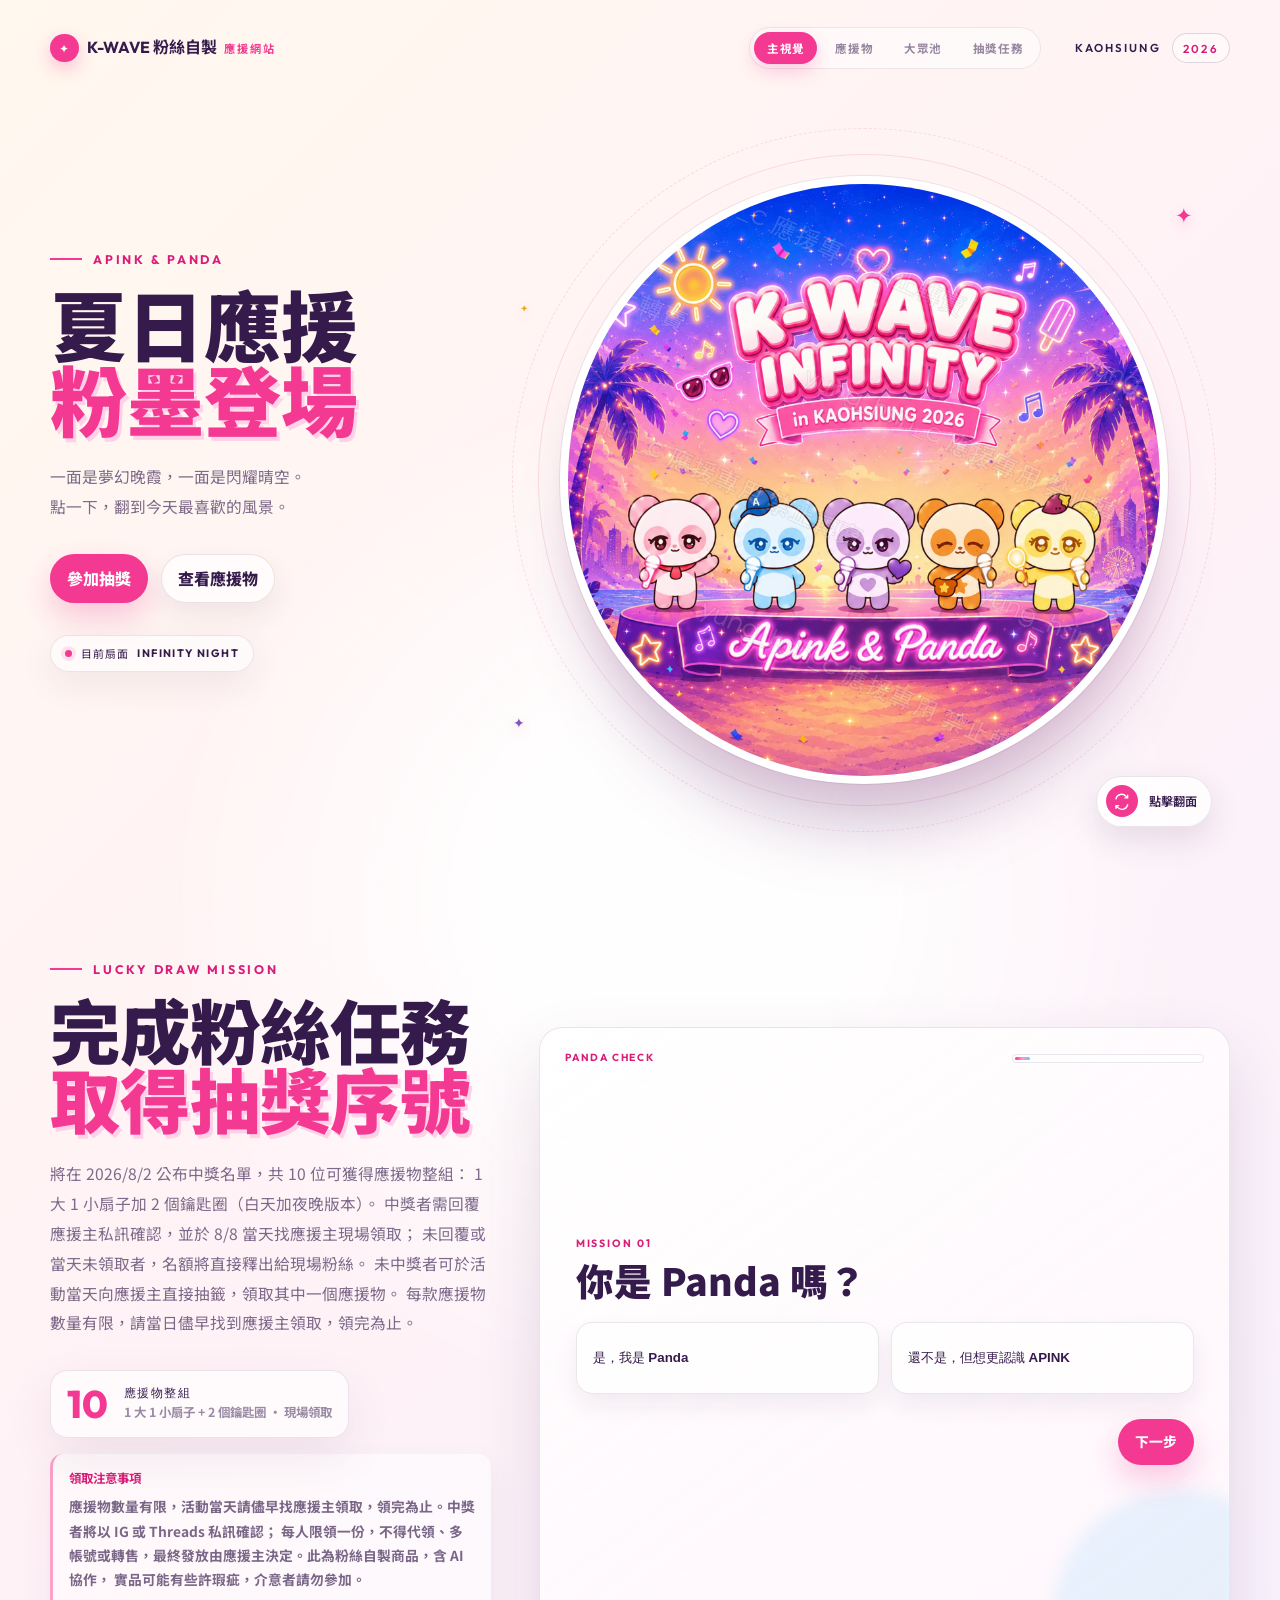
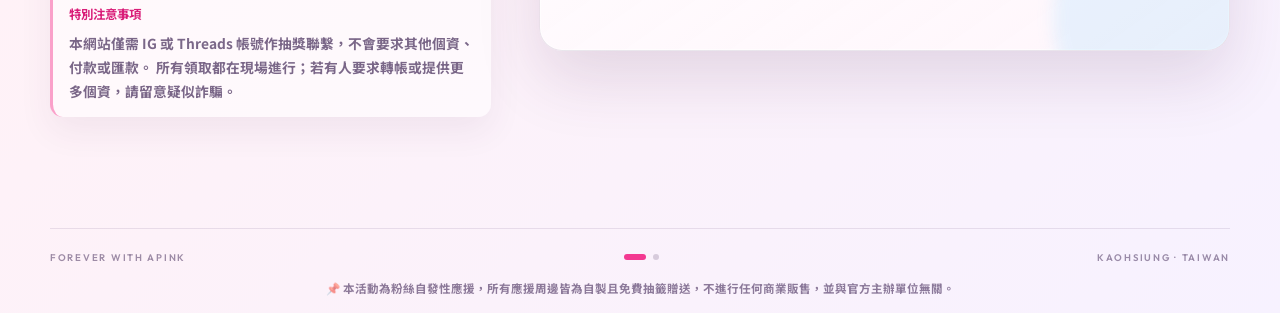
==== index.html @ 76cd2373 "Hide support pool data source status" ====
<!doctype html>
<html lang="zh-Hant">

<head>
  <meta charset="UTF-8" />
  <meta name="viewport" content="width=device-width, initial-scale=1.0" />
  <meta name="description" content="Apink & Panda 粉絲自製應援網站，點擊圓形扇面切換日夜兩款設計。" />
  <title>K-WAVE 2026 粉絲自製應援網站 | Apink & Panda</title>
  <link rel="preconnect" href="https://fonts.googleapis.com" />
  <link rel="preconnect" href="https://fonts.gstatic.com" crossorigin />
  <link
    href="https://fonts.googleapis.com/css2?family=Noto+Sans+TC:wght@400;500;700;900&family=Outfit:wght@500;600;700&display=swap"
    rel="stylesheet" />
  <link rel="stylesheet" href="styles.css?v=24" />
</head>

<body>
  <div class="page-glow page-glow--pink" aria-hidden="true"></div>
  <div class="page-glow page-glow--blue" aria-hidden="true"></div>

  <header class="site-header">
    <a class="brand" href="/kwave2026/" aria-label="粉絲自製應援網站首頁">
      <span class="brand__spark" aria-hidden="true">✦</span>
      <span class="brand__text">K-WAVE <span class="brand__suffix">粉絲自製</span></span>
      <strong>應援網站</strong>
    </a>
    <div class="header-actions">
      <nav class="site-nav" aria-label="主要導覽">
        <a class="is-active" href="/kwave2026/" aria-current="page">主視覺</a>
        <a href="/kwave2026/merch.html">應援物</a>
        <a href="/kwave2026/support-pool.html">大眾池</a>
        <a href="/kwave2026/#lucky-draw">抽獎任務</a>
      </nav>
      <p class="event-tag">KAOHSIUNG <span>2026</span></p>
    </div>
  </header>

  <main class="hero">
    <section class="hero__copy" aria-labelledby="page-title">
      <p class="eyebrow"><span></span> APINK &amp; PANDA</p>
      <h1 id="page-title">
        夏日應援
        <span>粉墨登場</span>
      </h1>
      <p class="intro">
        一面是夢幻晚霞，一面是閃耀晴空。<br />
        點一下，翻到今天最喜歡的風景。
      </p>

      <div class="hero-actions">
        <a class="primary-link" href="/kwave2026/#lucky-draw">參加抽獎</a>
        <a class="ghost-link" href="/kwave2026/merch.html">查看應援物</a>
      </div>

      <div class="side-status" aria-live="polite">
        <span class="side-status__dot" aria-hidden="true"></span>
        <span>目前扇面</span>
        <strong id="current-side">INFINITY NIGHT</strong>
      </div>
    </section>

    <section class="fan-stage" aria-label="可翻轉的雙面圓扇">
      <div class="orbit orbit--outer" aria-hidden="true"></div>
      <div class="orbit orbit--inner" aria-hidden="true"></div>
      <span class="spark spark--one" aria-hidden="true">✦</span>
      <span class="spark spark--two" aria-hidden="true">✦</span>
      <span class="spark spark--three" aria-hidden="true">✦</span>

      <button class="flip-card" id="flip-card" type="button" aria-label="翻轉扇面，目前顯示夢幻晚霞款" aria-pressed="false">
        <span class="flip-card__inner">
          <span class="flip-card__face flip-card__face--front">
            <img
              src="assets/fan_1_large.webp?v=wm1"
              alt="K-WAVE INFINITY 夢幻晚霞款圓形扇面"
              width="1800"
              height="1800"
              decoding="async"
              fetchpriority="high"
              draggable="false"
            />
          </span>
          <span class="flip-card__face flip-card__face--back">
            <img
              src="assets/fan_2_large.webp?v=wm1"
              alt="K-WAVE INFINITY 晴空海灘款圓形扇面"
              width="1800"
              height="1800"
              decoding="async"
              draggable="false"
            />
          </span>
        </span>
      </button>

      <button class="flip-hint" id="flip-hint" type="button" aria-controls="flip-card">
        <span class="flip-hint__icon" aria-hidden="true">
          <svg viewBox="0 0 24 24" role="img">
            <path d="M4 8a8 8 0 0 1 13.7-3.6L20 6.7M20 3v3.7h-3.7" />
            <path d="M20 16a8 8 0 0 1-13.7 3.6L4 17.3M4 21v-3.7h3.7" />
          </svg>
        </span>
        <span>點擊翻面</span>
      </button>
    </section>
  </main>

  <section class="raffle-section" id="lucky-draw" aria-labelledby="raffle-title">
    <div class="raffle-copy">
      <p class="eyebrow"><span></span> LUCKY DRAW MISSION</p>
      <h2 id="raffle-title">
        完成粉絲任務
        <span>取得抽獎序號</span>
      </h2>
      <p class="intro">
        將在 2026/8/2 公布中獎名單，共 10 位可獲得應援物整組：
        1 大 1 小扇子加 2 個鑰匙圈（白天加夜晚版本）。
        中獎者需回覆應援主私訊確認，並於 8/8 當天找應援主現場領取；
        未回覆或當天未領取者，名額將直接釋出給現場粉絲。
        未中獎者可於活動當天向應援主直接抽籤，領取其中一個應援物。
        每款應援物數量有限，請當日儘早找到應援主領取，領完為止。
      </p>
      <div class="raffle-prize" aria-label="抽獎獎項">
        <strong>10</strong>
        <div>
          <span>應援物整組</span>
          <small>1 大 1 小扇子 + 2 個鑰匙圈 · 現場領取</small>
        </div>
      </div>
      <p class="raffle-note">
        <strong>領取注意事項</strong>
        應援物數量有限，活動當天請儘早找應援主領取，領完為止。中獎者將以 IG 或 Threads 私訊確認；
        每人限領一份，不得代領、多帳號或轉售，最終發放由應援主決定。此為粉絲自製商品，含 AI 協作，
        實品可能有些許瑕疵，介意者請勿參加。
        <strong>特別注意事項</strong>
        本網站僅需 IG 或 Threads 帳號作抽獎聯繫，不會要求其他個資、付款或匯款。
        所有領取都在現場進行；若有人要求轉帳或提供更多個資，請留意疑似詐騙。
      </p>
    </div>

    <div class="raffle-panel">
      <div class="raffle-panel__topline">
        <p id="raffle-step-label">FAN BADGE</p>
        <div class="raffle-progress" aria-hidden="true">
          <span id="raffle-progress-fill"></span>
        </div>
      </div>
      <div id="raffle-root" class="raffle-root" aria-live="polite"></div>
    </div>
  </section>

  <footer class="site-footer">
    <p>FOREVER WITH APINK</p>
    <div class="pagination" aria-label="扇面頁次">
      <button class="pagination__dot is-active" type="button" data-side="front" aria-label="顯示夢幻晚霞扇面"></button>
      <button class="pagination__dot" type="button" data-side="back" aria-label="顯示晴空海灘扇面"></button>
    </div>
    <p>KAOHSIUNG · TAIWAN</p>
    <p class="footer-disclaimer">📌 本活動為粉絲自發性應援，所有應援周邊皆為自製且免費抽籤贈送，不進行任何商業販售，並與官方主辦單位無關。</p>
  </footer>

  <form id="surveyBridgeForm" method="POST" target="surveyBridgeFrame" hidden>
    <input id="surveyPayload" name="payload" type="hidden" />
  </form>
  <iframe id="surveyBridgeFrame" name="surveyBridgeFrame" title="Survey submission bridge" hidden></iframe>

  <script src="config.js"></script>
  <script src="script.js?v=29"></script>
</body>

</html>
---- styles.css ----
:root {
  color-scheme: light;
  --ink: #351b4c;
  --pink: #f33991;
  --pink-deep: #d91d78;
  --pink-light: #ff96cf;
  --violet: #7e56c4;
  --cream: #fff8f0;
  --blue: #5bc8ff;
  --card-size: min(38rem, 68vw, 72vh);
  font-family: "Noto Sans TC", sans-serif;
  font-synthesis: none;
}

* {
  box-sizing: border-box;
}

html {
  min-width: 320px;
  min-height: 100%;
  overflow-x: hidden;
  overflow-x: clip;
  background: var(--cream);
}

body {
  position: relative;
  min-height: 100vh;
  min-height: 100svh;
  margin: 0;
  overflow-x: hidden;
  color: var(--ink);
  background:
    radial-gradient(circle at 53% 47%, rgb(255 255 255 / 92%) 0 15%, transparent 42%),
    linear-gradient(135deg, #fff8ee 0%, #fff2f7 50%, #f7f2ff 100%);
}

body::before {
  position: fixed;
  inset: 0;
  z-index: -1;
  background-image: radial-gradient(rgb(100 61 130 / 16%) 0.7px, transparent 0.7px);
  background-size: 11px 11px;
  content: "";
  mask-image: linear-gradient(to bottom, black, transparent 84%);
}

button,
a {
  -webkit-tap-highlight-color: transparent;
}

.page-glow {
  position: fixed;
  z-index: -2;
  width: min(42rem, 100vw);
  aspect-ratio: 1;
  border-radius: 50%;
  filter: blur(70px);
  opacity: 0.22;
  pointer-events: none;
}

.page-glow--pink {
  top: -18rem;
  left: 0;
  background: #ff5fac;
}

.page-glow--blue {
  right: 0;
  bottom: -21rem;
  background: #70ccff;
}

.site-header,
.site-footer {
  position: relative;
  z-index: 10;
  display: flex;
  align-items: center;
  justify-content: space-between;
  width: min(1180px, calc(100% - 64px));
  margin-inline: auto;
}

.site-header {
  min-height: 96px;
}

.header-actions,
.site-nav {
  display: flex;
  align-items: center;
}

.header-actions {
  gap: 2.1rem;
}

.site-nav {
  gap: 0.35rem;
  padding: 0.28rem;
  border: 1px solid rgb(53 27 76 / 9%);
  border-radius: 999px;
  background: rgb(255 255 255 / 50%);
  backdrop-filter: blur(12px);
}

.site-nav a {
  padding: 0.48rem 0.78rem;
  border-radius: 999px;
  color: rgb(53 27 76 / 52%);
  font-size: 0.72rem;
  font-weight: 700;
  letter-spacing: 0.06em;
  text-decoration: none;
  transition:
    color 180ms ease,
    background 180ms ease,
    box-shadow 180ms ease;
}

.site-nav a:hover {
  color: var(--pink-deep);
}

.site-nav a.is-active {
  color: white;
  background: var(--pink);
  box-shadow: 0 7px 18px rgb(236 45 137 / 23%);
}

.brand {
  display: inline-flex;
  align-items: baseline;
  gap: 0.42rem;
  min-width: 0;
  color: var(--ink);
  font-family: "Outfit", "Noto Sans TC", sans-serif;
  font-size: 1rem;
  font-weight: 700;
  letter-spacing: 0;
  text-decoration: none;
  white-space: nowrap;
}

.brand__text {
  overflow: hidden;
  min-width: 0;
  text-overflow: ellipsis;
  white-space: nowrap;
}

.brand strong {
  color: var(--pink);
  font-size: 0.7rem;
  letter-spacing: 0.17em;
}

.brand__spark {
  display: inline-grid;
  width: 1.8rem;
  height: 1.8rem;
  margin-right: 0.12rem;
  place-items: center;
  border-radius: 50%;
  color: white;
  background: var(--pink);
  box-shadow: 0 7px 18px rgb(236 45 137 / 28%);
  font-size: 0.78rem;
}

.event-tag {
  margin: 0;
  font-family: "Outfit", sans-serif;
  font-size: 0.72rem;
  font-weight: 600;
  letter-spacing: 0.18em;
}

.event-tag span {
  display: inline-block;
  margin-left: 0.45rem;
  padding: 0.4rem 0.65rem;
  border: 1px solid rgb(53 27 76 / 16%);
  border-radius: 999px;
  color: var(--pink-deep);
  background: rgb(255 255 255 / 52%);
}

.hero {
  display: grid;
  grid-template-columns: minmax(17rem, 0.76fr) minmax(28rem, 1.24fr);
  align-items: center;
  width: min(1180px, calc(100% - 64px));
  min-height: calc(100svh - 176px);
  margin-inline: auto;
  padding: 1.5rem 0 3rem;
}

.hero__copy {
  position: relative;
  z-index: 5;
  padding-bottom: 2.25rem;
}

.eyebrow {
  display: flex;
  align-items: center;
  gap: 0.7rem;
  margin: 0 0 1.1rem;
  color: var(--pink-deep);
  font-family: "Outfit", sans-serif;
  font-size: 0.78rem;
  font-weight: 700;
  letter-spacing: 0.22em;
}

.eyebrow span {
  width: 2rem;
  height: 2px;
  background: var(--pink);
}

h1 {
  margin: 0;
  color: var(--ink);
  font-size: 4.8rem;
  font-weight: 900;
  letter-spacing: 0;
  line-height: 0.98;
}

h1 span {
  display: block;
  color: var(--pink);
  text-shadow: 0.04em 0.055em 0 #ffd0e8;
}

.intro {
  margin: 1.7rem 0 0;
  color: rgb(53 27 76 / 64%);
  font-size: 0.98rem;
  line-height: 1.9;
}

.hero-actions {
  display: flex;
  flex-wrap: wrap;
  gap: 0.8rem;
  margin-top: 2rem;
}

.primary-link,
.ghost-link,
.raffle-primary,
.raffle-secondary {
  display: inline-flex;
  align-items: center;
  justify-content: center;
  min-height: 2.85rem;
  padding: 0.72rem 1rem;
  border-radius: 999px;
  font-weight: 800;
  text-decoration: none;
  transition:
    transform 180ms ease,
    box-shadow 180ms ease,
    border-color 180ms ease,
    background 180ms ease;
}

.primary-link,
.raffle-primary {
  border: 1px solid rgb(243 57 145 / 18%);
  color: white;
  background: var(--pink);
  box-shadow: 0 14px 30px rgb(236 45 137 / 24%);
}

.ghost-link,
.raffle-secondary {
  border: 1px solid rgb(53 27 76 / 11%);
  color: var(--ink);
  background: rgb(255 255 255 / 66%);
  box-shadow: 0 12px 28px rgb(64 35 81 / 8%);
}

.primary-link:hover,
.ghost-link:hover,
.raffle-primary:hover,
.raffle-secondary:hover {
  transform: translateY(-2px);
}

.side-status {
  display: flex;
  align-items: center;
  gap: 0.55rem;
  width: fit-content;
  margin-top: 2rem;
  padding: 0.6rem 0.85rem;
  border: 1px solid rgb(53 27 76 / 10%);
  border-radius: 999px;
  background: rgb(255 255 255 / 58%);
  box-shadow: 0 12px 35px rgb(93 43 94 / 8%);
  backdrop-filter: blur(12px);
  font-size: 0.68rem;
  letter-spacing: 0.08em;
}

.side-status__dot {
  width: 0.48rem;
  height: 0.48rem;
  border-radius: 50%;
  background: var(--pink);
  box-shadow: 0 0 0 4px rgb(243 57 145 / 12%);
}

.side-status strong {
  font-family: "Outfit", sans-serif;
  font-size: 0.68rem;
  letter-spacing: 0.13em;
}

.fan-stage {
  position: relative;
  display: grid;
  min-height: calc(var(--card-size) + 7rem);
  place-items: center;
  perspective: 1500px;
}

.flip-card {
  position: relative;
  z-index: 3;
  width: var(--card-size);
  aspect-ratio: 1;
  padding: 0;
  border: 0;
  border-radius: 50%;
  outline: none;
  background: transparent;
  cursor: pointer;
  perspective: 1500px;
  touch-action: pan-y;
  animation: fan-float 5.5s ease-in-out infinite;
}

.flip-card::before {
  position: absolute;
  inset: 3.5%;
  z-index: -1;
  border-radius: 50%;
  background: rgb(128 49 119 / 34%);
  box-shadow: 0 2.5rem 3rem rgb(97 48 108 / 24%);
  content: "";
  filter: blur(20px);
  transform: translateY(5%);
  transition: background 600ms ease;
}

.flip-card:focus-visible::after {
  position: absolute;
  inset: -0.7rem;
  border: 3px solid var(--pink);
  border-radius: 50%;
  content: "";
  animation: focus-pulse 1.4s ease-in-out infinite;
}

.flip-card__inner {
  position: absolute;
  inset: 0;
  display: block;
  border-radius: 50%;
  transform-style: preserve-3d;
  transition: transform 900ms cubic-bezier(0.2, 0.74, 0.25, 1);
}

.flip-card.is-flipped .flip-card__inner {
  transform: rotateY(180deg);
}

.flip-card__face {
  position: absolute;
  inset: 0;
  display: block;
  overflow: hidden;
  border: 8px solid rgb(255 255 255 / 88%);
  border-radius: 50%;
  background: #fff;
  box-shadow:
    0 0 0 1px rgb(84 45 93 / 9%),
    inset 0 0 0 1px rgb(255 255 255 / 80%);
  backface-visibility: hidden;
  -webkit-backface-visibility: hidden;
}

.flip-card__face::after {
  position: absolute;
  inset: 0;
  border-radius: inherit;
  background: linear-gradient(
    125deg,
    rgb(255 255 255 / 42%) 0%,
    transparent 19%,
    transparent 74%,
    rgb(255 255 255 / 16%) 100%
  );
  content: "";
  pointer-events: none;
}

.flip-card__face--back {
  transform: rotateY(180deg);
}

.flip-card__face img {
  display: block;
  width: 100%;
  height: 100%;
  object-fit: cover;
  user-select: none;
}

.flip-hint {
  position: absolute;
  right: 2.5%;
  bottom: 0.75rem;
  z-index: 6;
  display: flex;
  align-items: center;
  gap: 0.65rem;
  padding: 0.55rem 0.9rem 0.55rem 0.55rem;
  border: 1px solid rgb(53 27 76 / 11%);
  border-radius: 999px;
  color: var(--ink);
  background: rgb(255 255 255 / 78%);
  box-shadow: 0 12px 32px rgb(64 35 81 / 12%);
  backdrop-filter: blur(14px);
  font: 600 0.76rem/1 "Noto Sans TC", sans-serif;
  cursor: pointer;
  transition:
    transform 180ms ease,
    box-shadow 180ms ease;
}

.flip-hint:hover {
  box-shadow: 0 14px 36px rgb(64 35 81 / 18%);
  transform: translateY(-2px);
}

.flip-hint__icon {
  display: grid;
  width: 2rem;
  height: 2rem;
  place-items: center;
  border-radius: 50%;
  color: white;
  background: var(--pink);
}

.flip-hint__icon svg {
  width: 1.1rem;
  fill: none;
  stroke: currentColor;
  stroke-linecap: round;
  stroke-linejoin: round;
  stroke-width: 1.8;
}

.orbit {
  position: absolute;
  z-index: 0;
  border: 1px solid rgb(218 46 130 / 14%);
  border-radius: 50%;
  pointer-events: none;
}

.orbit--outer {
  width: calc(var(--card-size) + 6rem);
  aspect-ratio: 1;
  border-style: dashed;
  animation: orbit-spin 35s linear infinite;
}

.orbit--inner {
  width: calc(var(--card-size) + 2.8rem);
  aspect-ratio: 1;
}

.spark {
  position: absolute;
  z-index: 4;
  color: var(--pink);
  text-shadow: 0 4px 12px rgb(218 46 130 / 25%);
  animation: spark-pulse 2.8s ease-in-out infinite;
}

.spark--one {
  top: 11%;
  right: 5%;
  font-size: 1.3rem;
}

.spark--two {
  bottom: 15%;
  left: 2%;
  color: var(--violet);
  font-size: 0.9rem;
  animation-delay: -1.2s;
}

.spark--three {
  top: 25%;
  left: 3%;
  color: #f0a524;
  font-size: 0.65rem;
  animation-delay: -2s;
}

.site-footer {
  flex-wrap: wrap;
  gap: 0.55rem 1rem;
  min-height: 80px;
  padding: 0.8rem 0 1rem;
  border-top: 1px solid rgb(53 27 76 / 10%);
  color: rgb(53 27 76 / 48%);
  font-family: "Outfit", sans-serif;
  font-size: 0.6rem;
  font-weight: 600;
  letter-spacing: 0.18em;
}

.footer-disclaimer {
  flex: 0 0 100%;
  margin: -0.15rem 0 0;
  color: rgb(53 27 76 / 56%);
  font-family: "Noto Sans TC", sans-serif;
  font-size: 0.72rem;
  font-weight: 700;
  letter-spacing: 0;
  line-height: 1.6;
  text-align: center;
}

.pagination {
  display: flex;
  align-items: center;
  gap: 0.45rem;
}

.pagination__dot {
  padding: 0;
  width: 0.38rem;
  height: 0.38rem;
  border: 0;
  border-radius: 999px;
  background: rgb(53 27 76 / 18%);
  cursor: pointer;
  transition:
    width 320ms ease,
    background 320ms ease;
}

.pagination__dot.is-active {
  width: 1.35rem;
  background: var(--pink);
}

.merch-page {
  --fan-head-size: min(29rem, 50vw, 59vh);
  --keychain-size: min(21rem, 38vw, 43vh);
  --merch-card-width: min(31rem, 47vw, 58vh);
  background:
    radial-gradient(circle at 68% 42%, rgb(255 255 255 / 96%) 0 14%, transparent 42%),
    linear-gradient(135deg, #fff8ee 0%, #fff4fa 48%, #f5f1ff 100%);
}

.merch-main {
  position: relative;
  display: grid;
  grid-template-columns: minmax(19rem, 0.82fr) minmax(31rem, 1.18fr);
  align-items: center;
  width: min(1180px, calc(100% - 64px));
  min-height: calc(100svh - 176px);
  margin-inline: auto;
  padding: 1rem 0 7rem;
}

.merch-copy {
  position: relative;
  z-index: 5;
}

.collection-tabs {
  position: relative;
  z-index: 1;
  display: flex;
  flex-wrap: wrap;
  gap: 0.55rem;
  margin: 0 0 1.5rem;
}

.collection-tabs button {
  display: flex;
  align-items: center;
  gap: 0.48rem;
  padding: 0.5rem 0.7rem;
  border: 1px solid rgb(53 27 76 / 10%);
  border-radius: 999px;
  color: rgb(53 27 76 / 35%);
  background: rgb(255 255 255 / 48%);
  cursor: pointer;
  font: 600 0.65rem/1 "Outfit", sans-serif;
  letter-spacing: 0.08em;
  transition:
    color 180ms ease,
    border-color 180ms ease,
    background 180ms ease,
    box-shadow 180ms ease;
}

.collection-tabs button:hover {
  color: var(--pink-deep);
}

.collection-tabs button.is-active {
  border-color: rgb(243 57 145 / 16%);
  color: var(--pink);
  background: rgb(255 255 255 / 82%);
  box-shadow: 0 10px 24px rgb(93 43 94 / 8%);
}

.collection-tabs strong {
  font-size: 0.9rem;
}

.collection-tabs span {
  font-size: 0.55rem;
}

.merch-copy h1 #product-title-prefix {
  color: var(--ink);
  text-shadow: none;
}

.merch-meta {
  display: grid;
  grid-template-columns: repeat(2, auto);
  width: fit-content;
  margin-top: 2.2rem;
  overflow: hidden;
  border: 1px solid rgb(53 27 76 / 10%);
  border-radius: 0.9rem;
  background: rgb(255 255 255 / 56%);
  box-shadow: 0 16px 40px rgb(93 43 94 / 7%);
  backdrop-filter: blur(12px);
}

.merch-meta div {
  display: grid;
  gap: 0.3rem;
  padding: 0.8rem 1rem;
}

.merch-meta div + div {
  border-left: 1px solid rgb(53 27 76 / 9%);
}

.merch-meta span {
  color: var(--pink-deep);
  font: 700 0.56rem/1 "Outfit", sans-serif;
  letter-spacing: 0.16em;
}

.merch-meta strong {
  font: 600 0.66rem/1 "Outfit", sans-serif;
  letter-spacing: 0.09em;
}

.product-showcase {
  position: relative;
  display: grid;
  min-height: calc(var(--fan-head-size) + 13rem);
  place-items: start center;
  perspective: 1800px;
}

.product-showcase::after {
  position: absolute;
  bottom: 5.9rem;
  left: 50%;
  z-index: 0;
  width: calc(var(--fan-head-size) * 0.7);
  height: 2rem;
  border-radius: 50%;
  background: rgb(73 36 93 / 18%);
  content: "";
  filter: blur(16px);
  transform: translateX(-50%);
  animation: product-shadow 9s ease-in-out infinite;
}

.product-fan {
  position: relative;
  z-index: 3;
  width: var(--fan-head-size);
  height: calc(var(--fan-head-size) + 10.2rem);
  transform-style: preserve-3d;
}

.product-fan__rotator {
  position: absolute;
  inset: 0;
  transform-style: preserve-3d;
  animation: product-turn 9s linear infinite;
}

.product-fan.is-paused .product-fan__rotator {
  animation-play-state: paused;
}

.product-fan__face {
  position: absolute;
  inset: 0;
  transform-style: preserve-3d;
  backface-visibility: hidden;
  -webkit-backface-visibility: hidden;
}

.product-fan__face--front {
  transform: translateZ(4px);
}

.product-fan__face--back {
  transform: rotateY(180deg) translateZ(4px);
}

.product-fan__head {
  position: relative;
  z-index: 3;
  width: var(--fan-head-size);
  aspect-ratio: 1;
  padding: 0.42rem;
  overflow: hidden;
  border: 0.42rem solid #fff;
  border-radius: 50%;
  background: #fff;
  box-shadow:
    0 0 0 1px rgb(60 31 75 / 17%),
    0 1.8rem 3.8rem rgb(83 39 95 / 20%),
    inset 0 0 1rem rgb(255 255 255 / 58%);
}

.product-fan__head::after {
  position: absolute;
  inset: 0;
  border-radius: inherit;
  background: linear-gradient(125deg, rgb(255 255 255 / 40%), transparent 20% 75%, rgb(255 255 255 / 15%));
  content: "";
  pointer-events: none;
}

.product-fan__head img {
  display: block;
  width: 100%;
  height: 100%;
  border-radius: 50%;
  object-fit: cover;
  user-select: none;
}

.product-fan__handle {
  position: absolute;
  top: calc(var(--fan-head-size) - 1.25rem);
  left: 50%;
  z-index: 1;
  width: clamp(3.6rem, calc(var(--fan-head-size) * 0.16), 4.7rem);
  height: 11.25rem;
  border: 1px solid rgb(60 31 75 / 18%);
  border-radius: 0 0 2.1rem 2.1rem;
  background:
    linear-gradient(90deg, rgb(229 225 230 / 72%), #fff 20% 78%, rgb(221 217 224 / 76%)),
    #fff;
  box-shadow:
    0 1.2rem 2rem rgb(65 36 75 / 17%),
    inset 0 0 0 1px rgb(255 255 255 / 75%);
  transform: translateX(-50%);
}

.product-fan__handle::before {
  position: absolute;
  top: -0.35rem;
  left: -0.35rem;
  width: calc(100% + 0.7rem);
  height: 2.6rem;
  border-radius: 0 0 45% 45%;
  background: white;
  content: "";
}

.product-fan__hole {
  position: absolute;
  bottom: 0.82rem;
  left: 50%;
  width: 1.08rem;
  aspect-ratio: 1;
  border: 2px solid rgb(53 27 76 / 18%);
  border-radius: 50%;
  background: rgb(246 243 246 / 80%);
  box-shadow: inset 0 2px 3px rgb(53 27 76 / 8%);
  transform: translateX(-50%);
}

.product-keychain {
  --keychain-item-size: calc(var(--keychain-size) * 0.72);
  position: relative;
  z-index: 3;
  width: min(100%, calc(var(--keychain-item-size) * 2 + 2rem));
  height: calc(var(--keychain-item-size) + 11rem);
  margin-top: 1.2rem;
  transform-style: preserve-3d;
}

.product-keychain__pair {
  display: grid;
  grid-template-columns: repeat(2, var(--keychain-item-size));
  gap: clamp(0.9rem, 2.2vw, 2rem);
  justify-content: center;
  width: 100%;
  height: 100%;
}

.product-keychain__item {
  position: relative;
  width: var(--keychain-item-size);
  height: calc(var(--keychain-item-size) + 9.4rem);
  transform-style: preserve-3d;
}

.product-keychain__item--night {
  transform: translateY(0.55rem) rotateZ(-1.6deg);
}

.product-keychain__item--day {
  transform: translateY(-0.2rem) rotateZ(1.6deg);
}

.product-keychain__rotator {
  position: absolute;
  inset: 0;
  transform-style: preserve-3d;
  animation: keychain-turn 8s linear infinite;
}

.product-keychain.is-paused .product-keychain__rotator {
  animation-play-state: paused;
}

.product-keychain__face {
  position: absolute;
  inset: 0;
  transform-style: preserve-3d;
  backface-visibility: hidden;
  -webkit-backface-visibility: hidden;
}

.product-keychain__face--front {
  transform: translateZ(5px);
}

.product-keychain__face--back {
  transform: rotateY(180deg) translateZ(5px);
}

.product-keychain__ring {
  position: absolute;
  top: 0;
  left: 50%;
  width: 5.2rem;
  aspect-ratio: 1;
  border: 0.48rem solid #d9d8df;
  border-radius: 50%;
  background: transparent;
  box-shadow:
    inset 0 0 0 2px rgb(255 255 255 / 78%),
    0 0.55rem 1.2rem rgb(53 27 76 / 16%);
  transform: translateX(-50%);
}

.product-keychain__ring::after {
  position: absolute;
  inset: -0.3rem;
  border: 1px solid rgb(53 27 76 / 18%);
  border-radius: inherit;
  content: "";
}

.product-keychain__link {
  position: absolute;
  left: 50%;
  width: 1.05rem;
  height: 1.65rem;
  border: 0.22rem solid #d9d8df;
  border-radius: 50%;
  box-shadow: inset 0 0 0 1px rgb(255 255 255 / 70%);
  transform: translateX(-50%);
}

.product-keychain__link--one {
  top: 4.25rem;
}

.product-keychain__link--two {
  top: 5.55rem;
}

.product-keychain__connector {
  position: absolute;
  top: 6.75rem;
  left: 50%;
  z-index: 1;
  width: 2.5rem;
  height: 2.8rem;
  border: 0.24rem solid #d9d8df;
  border-radius: 50%;
  background: rgb(255 255 255 / 18%);
  box-shadow: inset 0 0 0 1px rgb(255 255 255 / 75%);
  transform: translateX(-50%);
}

.product-keychain__charm {
  position: absolute;
  top: 8.2rem;
  left: 50%;
  width: var(--keychain-item-size, var(--keychain-size));
  aspect-ratio: 1;
  padding: 0.58rem;
  overflow: hidden;
  border: 0.28rem solid rgb(255 255 255 / 78%);
  border-radius: 50%;
  background: rgb(255 255 255 / 38%);
  box-shadow:
    0 0 0 1px rgb(60 31 75 / 18%),
    0 1.8rem 3.8rem rgb(83 39 95 / 20%),
    inset 0 0 1.2rem rgb(255 255 255 / 72%);
  transform: translateX(-50%);
  backdrop-filter: blur(3px);
}

.product-keychain__charm::after {
  position: absolute;
  inset: 0;
  border-radius: inherit;
  background:
    linear-gradient(125deg, rgb(255 255 255 / 58%), transparent 22% 68%, rgb(255 255 255 / 20%)),
    linear-gradient(90deg, rgb(255 255 255 / 22%), transparent 8% 92%, rgb(255 255 255 / 30%));
  content: "";
  pointer-events: none;
}

.product-keychain__charm img {
  display: block;
  width: 100%;
  height: 100%;
  border-radius: 50%;
  object-fit: cover;
  user-select: none;
}

.product-keychain__eyelet {
  position: absolute;
  top: 0.82rem;
  left: 50%;
  z-index: 2;
  width: 1.2rem;
  aspect-ratio: 1;
  border: 0.22rem solid #d9d8df;
  border-radius: 50%;
  background: rgb(255 255 255 / 74%);
  box-shadow:
    0 2px 5px rgb(53 27 76 / 16%),
    inset 0 0 0 1px white;
  transform: translateX(-50%);
}

.product-keychain__label {
  position: absolute;
  left: 50%;
  bottom: 0;
  z-index: 4;
  padding: 0.42rem 0.68rem;
  border: 1px solid rgb(255 255 255 / 64%);
  border-radius: 999px;
  color: var(--pink-deep);
  background: rgb(255 255 255 / 72%);
  box-shadow: 0 10px 22px rgb(64 35 81 / 10%);
  font-size: 0.68rem;
  font-weight: 900;
  white-space: nowrap;
  transform: translateX(-50%);
  backdrop-filter: blur(10px);
}

.product-card {
  position: relative;
  z-index: 3;
  width: var(--merch-card-width);
  aspect-ratio: 1555 / 1012;
  margin-top: 6.4rem;
  transform-style: preserve-3d;
}

.product-card__rotator {
  position: absolute;
  inset: 0;
  transform-style: preserve-3d;
  animation: card-float 4.2s ease-in-out infinite;
}

.product-card.is-paused .product-card__rotator {
  animation-play-state: paused;
}

.product-card__face {
  position: absolute;
  inset: 0;
  transform-style: preserve-3d;
  backface-visibility: hidden;
  -webkit-backface-visibility: hidden;
}

.product-card__face--front {
  transform: translateZ(4px);
}

.product-card__face--back {
  transform: rotateY(180deg) translateZ(4px);
}

.product-card__sheet {
  position: relative;
  width: 100%;
  height: 100%;
  padding: 0.42rem;
  overflow: hidden;
  border: 1px solid rgb(255 255 255 / 82%);
  border-radius: 1.15rem;
  background:
    linear-gradient(135deg, rgb(255 255 255 / 62%), rgb(238 225 246 / 34%)),
    rgb(255 255 255 / 28%);
  box-shadow:
    0 0 0 1px rgb(70 38 88 / 14%),
    0 2rem 4rem rgb(83 39 95 / 19%),
    inset 0 0 1.2rem rgb(255 255 255 / 70%);
  backdrop-filter: blur(5px) saturate(0.9);
}

.product-card__sheet::before {
  position: absolute;
  inset: 0;
  z-index: 3;
  border-radius: inherit;
  background:
    linear-gradient(115deg, rgb(255 255 255 / 48%), transparent 24% 68%, rgb(255 255 255 / 24%)),
    radial-gradient(circle at 24% 20%, rgb(255 255 255 / 28%), transparent 30%);
  content: "";
  pointer-events: none;
}

.product-card__sheet::after {
  position: absolute;
  inset: 0.18rem;
  z-index: 4;
  border: 1px solid rgb(255 255 255 / 58%);
  border-radius: 0.9rem;
  content: "";
  pointer-events: none;
}

.product-card__sheet img {
  display: block;
  width: 100%;
  height: 100%;
  border-radius: 0.78rem;
  object-fit: cover;
  opacity: 0.82;
  filter: contrast(0.92) saturate(0.88);
  user-select: none;
}

.product-card__frost {
  position: absolute;
  inset: 0.42rem;
  z-index: 2;
  border-radius: 0.78rem;
  background-image: radial-gradient(rgb(255 255 255 / 24%) 0.6px, transparent 0.7px);
  background-size: 4px 4px;
  mix-blend-mode: screen;
  opacity: 0.78;
  pointer-events: none;
}

.product-card__face--back img {
  opacity: 0.5;
  filter: contrast(0.8) saturate(0.65) blur(0.35px);
  transform: scaleX(-1);
}

.product-card__face--back .product-card__frost {
  background-color: rgb(255 255 255 / 20%);
  opacity: 1;
}

.product-card__back-mark {
  position: absolute;
  right: 1.25rem;
  bottom: 1rem;
  z-index: 5;
  padding: 0.42rem 0.65rem;
  border: 1px solid rgb(255 255 255 / 58%);
  border-radius: 999px;
  color: rgb(53 27 76 / 54%);
  background: rgb(255 255 255 / 26%);
  font: 700 0.55rem/1 "Outfit", sans-serif;
  letter-spacing: 0.14em;
  backdrop-filter: blur(5px);
}

.product-showcase.is-card::after {
  bottom: 14rem;
  width: calc(var(--merch-card-width) * 0.72);
  animation: card-shadow 4.2s ease-in-out infinite;
}

.product-showcase.is-keychain::after {
  bottom: 6.2rem;
  width: calc(var(--keychain-size) * 1.3);
}

.product-showcase.is-card .spin-control {
  bottom: 10rem;
}

.showcase-ring {
  position: absolute;
  top: calc(var(--fan-head-size) * 0.02);
  z-index: 0;
  aspect-ratio: 1;
  border: 1px solid rgb(218 46 130 / 13%);
  border-radius: 50%;
  pointer-events: none;
}

.showcase-ring--outer {
  width: calc(var(--fan-head-size) + 5rem);
  border-style: dashed;
  animation: orbit-spin 36s linear infinite;
}

.showcase-ring--inner {
  width: calc(var(--fan-head-size) + 2.2rem);
}

.merch-spark--one {
  top: 8%;
  right: 4%;
}

.merch-spark--two {
  top: 48%;
  left: 4%;
  color: var(--violet);
  animation-delay: -1.3s;
}

.spin-control {
  position: absolute;
  right: 1rem;
  bottom: 4.2rem;
  z-index: 6;
  display: flex;
  align-items: center;
  gap: 1rem;
}

.spin-control button {
  display: flex;
  align-items: center;
  gap: 0.58rem;
  padding: 0.52rem 0.8rem 0.52rem 0.55rem;
  border: 1px solid rgb(53 27 76 / 11%);
  border-radius: 999px;
  color: var(--ink);
  background: rgb(255 255 255 / 82%);
  box-shadow: 0 12px 30px rgb(64 35 81 / 11%);
  font: 600 0.7rem/1 "Noto Sans TC", sans-serif;
  cursor: pointer;
}

.spin-control__icon {
  position: relative;
  display: grid;
  width: 1.85rem;
  height: 1.85rem;
  place-items: center;
  border-radius: 50%;
  background: var(--pink);
}

.spin-control__icon::before {
  width: 0.5rem;
  height: 0.62rem;
  border-right: 2px solid white;
  border-left: 2px solid white;
  content: "";
}

.spin-control button[aria-pressed="true"] .spin-control__icon::before {
  width: 0;
  height: 0;
  margin-left: 0.12rem;
  border-top: 0.35rem solid transparent;
  border-right: 0;
  border-bottom: 0.35rem solid transparent;
  border-left: 0.58rem solid white;
}

.spin-control p {
  display: flex;
  align-items: center;
  gap: 0.45rem;
  margin: 0;
  color: rgb(53 27 76 / 43%);
  font: 600 0.56rem/1 "Outfit", sans-serif;
  letter-spacing: 0.15em;
}

.spin-control .motion-indicator {
  width: 0.4rem;
  height: 0.4rem;
  flex: 0 0 auto;
  border-radius: 50%;
  background: #54c78f;
  box-shadow: 0 0 0 4px rgb(84 199 143 / 12%);
}

.product-ticket {
  position: absolute;
  bottom: 2.15rem;
  left: 0;
  z-index: 7;
  display: grid;
  grid-template-columns: auto auto 1fr;
  align-items: center;
  width: min(42rem, 64%);
  padding: 0.85rem 1.1rem;
  border: 1px solid rgb(53 27 76 / 10%);
  border-radius: 1rem;
  background: rgb(255 255 255 / 66%);
  box-shadow: 0 18px 48px rgb(79 39 91 / 9%);
  backdrop-filter: blur(16px);
}

.product-ticket > p {
  margin: 0;
  padding-right: 1rem;
  color: var(--pink-deep);
  font: 700 0.54rem/1 "Outfit", sans-serif;
  letter-spacing: 0.16em;
  writing-mode: vertical-rl;
}

.product-ticket > strong {
  padding: 0 1.1rem 0 0.8rem;
  border-right: 1px solid rgb(53 27 76 / 10%);
  font: 700 2rem/1 "Outfit", sans-serif;
}

.product-ticket > div {
  display: grid;
  gap: 0.28rem;
  padding-left: 1.1rem;
}

.product-ticket span {
  font: 700 0.72rem/1 "Outfit", sans-serif;
  letter-spacing: 0.1em;
}

.product-ticket small {
  color: rgb(53 27 76 / 45%);
  font: 500 0.55rem/1 "Outfit", sans-serif;
  letter-spacing: 0.08em;
}

.raffle-section {
  position: relative;
  display: grid;
  grid-template-columns: minmax(18rem, 0.78fr) minmax(28rem, 1.22fr);
  gap: 3rem;
  align-items: center;
  width: min(1180px, calc(100% - 64px));
  margin: 0 auto 4.5rem;
  padding: 4.6rem 0 2.4rem;
}

.raffle-section::before {
  position: absolute;
  top: 1.4rem;
  right: 6%;
  z-index: -1;
  width: min(31rem, 72vw);
  aspect-ratio: 1;
  border-radius: 50%;
  background:
    radial-gradient(circle, rgb(255 255 255 / 78%) 0 16%, transparent 48%),
    radial-gradient(circle, rgb(243 57 145 / 14%) 0 42%, transparent 66%);
  content: "";
  filter: blur(2px);
}

.raffle-copy h2 {
  margin: 0;
  color: var(--ink);
  font-size: 4.4rem;
  font-weight: 900;
  letter-spacing: 0;
  line-height: 0.98;
}

.raffle-copy h2 span {
  display: block;
  color: var(--pink);
  text-shadow: 0.04em 0.055em 0 #ffd0e8;
}

.raffle-prize {
  display: grid;
  grid-template-columns: auto 1fr;
  gap: 1rem;
  align-items: center;
  width: fit-content;
  margin-top: 2rem;
  padding: 0.85rem 1rem;
  border: 1px solid rgb(53 27 76 / 10%);
  border-radius: 1.1rem;
  background: rgb(255 255 255 / 62%);
  box-shadow: 0 18px 48px rgb(79 39 91 / 9%);
  backdrop-filter: blur(16px);
}

.raffle-prize strong {
  color: var(--pink);
  font: 800 2.4rem/1 "Outfit", sans-serif;
}

.raffle-prize div {
  display: grid;
  gap: 0.28rem;
}

.raffle-prize span {
  font: 700 0.72rem/1 "Outfit", sans-serif;
  letter-spacing: 0.12em;
}

.raffle-prize small {
  color: rgb(53 27 76 / 50%);
  font-size: 0.78rem;
  font-weight: 700;
}

.raffle-note {
  width: min(100%, 35rem);
  margin: 1rem 0 0;
  padding: 0.9rem 1rem;
  border-left: 3px solid rgb(243 57 145 / 46%);
  border-radius: 0.8rem;
  color: rgb(53 27 76 / 66%);
  background: rgb(255 255 255 / 50%);
  box-shadow: 0 14px 34px rgb(79 39 91 / 7%);
  font-size: 0.86rem;
  font-weight: 700;
  line-height: 1.75;
}

.raffle-note strong {
  display: block;
  margin-bottom: 0.28rem;
  color: var(--pink-deep);
  font-size: 0.78rem;
}

.raffle-note strong + strong {
  margin-top: 0.85rem;
}

.raffle-panel {
  position: relative;
  overflow: hidden;
  min-height: 39rem;
  padding: 1.2rem;
  border: 1px solid rgb(53 27 76 / 10%);
  border-radius: 1.45rem;
  background:
    linear-gradient(145deg, rgb(255 255 255 / 82%), rgb(255 244 250 / 70%)),
    rgb(255 255 255 / 62%);
  box-shadow:
    0 1.8rem 4rem rgb(83 39 95 / 14%),
    inset 0 0 0 1px rgb(255 255 255 / 54%);
  backdrop-filter: blur(18px);
}

.support-pool {
  display: grid;
  gap: 0.75rem;
  width: min(100%, 35rem);
}

.support-pool__header {
  display: flex;
  align-items: end;
  justify-content: space-between;
  gap: 0.8rem;
}

.support-pool__header p {
  margin: 0;
  color: var(--pink-deep);
  font: 800 0.58rem/1 "Outfit", sans-serif;
  letter-spacing: 0.16em;
}

.support-pool__header h3 {
  margin: 0;
  color: var(--ink);
  font-size: 1.25rem;
  font-weight: 900;
  letter-spacing: 0;
}

.support-pool__header h2 {
  margin: 0;
  color: var(--ink);
  font-size: 1.45rem;
  font-weight: 900;
  letter-spacing: 0;
}

.support-pool__stage {
  --pool-accent: var(--pink);
  position: relative;
  overflow: hidden;
  min-height: 13.5rem;
  padding: 1rem;
  border: 1px solid rgb(53 27 76 / 10%);
  border-radius: 1.25rem;
  background:
    radial-gradient(circle at 18% 18%, rgb(255 255 255 / 88%) 0 12%, transparent 36%),
    linear-gradient(135deg, rgb(255 239 248 / 82%), rgb(239 249 255 / 76%));
  box-shadow: 0 18px 42px rgb(79 39 91 / 10%);
}

.support-pool__stage[data-accent="blue"] {
  --pool-accent: var(--blue);
}

.support-pool__stage[data-accent="violet"] {
  --pool-accent: var(--violet);
}

.support-pool__stage[data-accent="sun"] {
  --pool-accent: #ffb84d;
}

.support-pool__stage::before {
  position: absolute;
  inset: auto -18% -45% 22%;
  height: 78%;
  border-radius: 999px;
  background: rgb(255 255 255 / 54%);
  content: "";
  transform: rotate(-8deg);
}

.support-pool__stage::after {
  position: absolute;
  top: 0.8rem;
  right: 0.9rem;
  color: rgb(53 27 76 / 28%);
  font: 900 0.58rem/1 "Outfit", sans-serif;
  letter-spacing: 0.14em;
  content: "RANDOM";
}

.support-pool__spark {
  position: absolute;
  z-index: 2;
  color: var(--pool-accent);
  text-shadow: 0 0 16px rgb(255 255 255 / 90%);
  animation: supportSpark 2.8s ease-in-out infinite;
}

.support-pool__spark--one {
  top: 1.2rem;
  left: 1.15rem;
}

.support-pool__spark--two {
  right: 2.1rem;
  bottom: 1.35rem;
  animation-delay: 1.2s;
}

.support-pool__bubble {
  position: absolute;
  z-index: 1;
  border: 1px solid rgb(255 255 255 / 76%);
  border-radius: 50%;
  background: color-mix(in srgb, var(--pool-accent) 20%, transparent);
  animation: supportBubble 6s ease-in-out infinite;
}

.support-pool__bubble--one {
  top: 2.2rem;
  right: 3.7rem;
  width: 3.1rem;
  aspect-ratio: 1;
}

.support-pool__bubble--two {
  left: 2.6rem;
  bottom: 1.1rem;
  width: 2.15rem;
  aspect-ratio: 1;
  animation-delay: 1.8s;
}

.support-pool-card {
  position: relative;
  z-index: 3;
  display: grid;
  gap: 0.44rem;
  min-height: 11rem;
  align-content: center;
  padding: 1.15rem 0.85rem 0.95rem;
  color: var(--ink);
}

.support-pool-card.is-switching {
  animation: supportPoolPop 560ms cubic-bezier(0.19, 1, 0.22, 1);
}

.support-pool-card__label {
  width: fit-content;
  padding: 0.36rem 0.58rem;
  border-radius: 999px;
  color: white;
  background: var(--pool-accent);
  box-shadow: 0 8px 18px color-mix(in srgb, var(--pool-accent) 24%, transparent);
  font: 900 0.62rem/1 "Noto Sans TC", sans-serif;
}

.support-pool-card strong {
  color: var(--ink);
  font-size: clamp(1.45rem, 4vw, 2rem);
  font-weight: 900;
  line-height: 1.05;
}

.support-pool-card p {
  margin: 0;
  color: rgb(53 27 76 / 68%);
  font-size: 0.9rem;
  font-weight: 800;
  line-height: 1.55;
  overflow-wrap: anywhere;
}

.support-pool-card__message {
  font-size: 0.96rem;
}

.support-pool__status {
  margin: 0;
  color: rgb(53 27 76 / 52%);
  font-size: 0.78rem;
  font-weight: 800;
  line-height: 1.55;
}

.support-pool-main {
  width: min(1180px, calc(100% - 64px));
  min-height: calc(100svh - 176px);
  margin-inline: auto;
  padding: 4.8rem 0 4rem;
}

.support-pool-hero {
  display: grid;
  grid-template-columns: minmax(18rem, 0.86fr) minmax(27rem, 1.14fr);
  gap: 3.4rem;
  align-items: center;
}

.support-pool-copy h1 {
  margin: 0;
  color: var(--ink);
  font-size: 4.5rem;
  font-weight: 900;
  letter-spacing: 0;
  line-height: 0.98;
}

.support-pool-copy h1 span {
  display: block;
  color: var(--pink);
  text-shadow: 0.04em 0.055em 0 #ffd0e8;
}

.support-pool--page {
  width: 100%;
}

.support-pool--page .support-pool__stage {
  min-height: 26rem;
  padding: 1.3rem;
  border-radius: 1.6rem;
}

.support-pool--page .support-pool-card {
  min-height: 23rem;
  padding: 1.6rem 1.15rem 1.25rem;
}

.support-pool--page .support-pool-card strong {
  font-size: clamp(2.2rem, 5vw, 3.5rem);
}

.support-pool--page .support-pool-card p {
  font-size: 1rem;
}

.raffle-panel::after {
  position: absolute;
  right: -5rem;
  bottom: -6rem;
  width: 16rem;
  aspect-ratio: 1;
  border-radius: 50%;
  background: rgb(91 200 255 / 14%);
  content: "";
  filter: blur(8px);
}

.raffle-panel__topline {
  position: relative;
  z-index: 2;
  display: flex;
  align-items: center;
  justify-content: space-between;
  gap: 1rem;
  padding: 0.35rem 0.35rem 1rem;
}

.raffle-panel__topline p {
  margin: 0;
  color: var(--pink-deep);
  font: 700 0.64rem/1 "Outfit", sans-serif;
  letter-spacing: 0.16em;
}

.raffle-progress {
  flex: 0 0 min(12rem, 42%);
  height: 0.54rem;
  padding: 0.13rem;
  border: 1px solid rgb(53 27 76 / 10%);
  border-radius: 999px;
  background: rgb(255 255 255 / 64%);
}

.raffle-progress span {
  display: block;
  height: 100%;
  border-radius: inherit;
  background: linear-gradient(90deg, var(--pink), var(--pink-light), var(--blue));
  transition: width 260ms ease;
}

.raffle-root {
  position: relative;
  z-index: 2;
  display: flex;
  min-height: 34rem;
  flex-direction: column;
  justify-content: center;
  padding: 1rem;
}

.raffle-screen-copy {
  margin-bottom: 1.35rem;
}

.raffle-screen-copy p,
.raffle-result p {
  margin: 0 0 0.72rem;
  color: var(--pink-deep);
  font: 700 0.66rem/1 "Outfit", sans-serif;
  letter-spacing: 0.18em;
  text-transform: uppercase;
}

.raffle-screen-copy h3,
.raffle-result h3 {
  margin: 0;
  color: var(--ink);
  font-size: 2.35rem;
  font-weight: 900;
  letter-spacing: 0;
  line-height: 1.08;
}

.raffle-form-grid {
  display: grid;
  gap: 1rem;
}

.raffle-field,
.raffle-textarea {
  display: grid;
  gap: 0.55rem;
  color: rgb(53 27 76 / 62%);
  font-size: 0.82rem;
  font-weight: 800;
}

.raffle-field input,
.raffle-textarea textarea {
  width: 100%;
  border: 1px solid rgb(53 27 76 / 11%);
  border-radius: 1rem;
  color: var(--ink);
  background: rgb(255 255 255 / 76%);
  box-shadow: inset 0 0 0 1px rgb(255 255 255 / 50%);
  outline: none;
}

.raffle-field input {
  min-height: 3.45rem;
  padding: 0.9rem 1rem;
}

.raffle-textarea textarea {
  min-height: 10rem;
  padding: 1rem;
  line-height: 1.7;
  resize: vertical;
}

.raffle-field input:focus,
.raffle-textarea textarea:focus {
  border-color: rgb(243 57 145 / 48%);
  box-shadow: 0 0 0 4px rgb(243 57 145 / 12%);
}

.raffle-check {
  display: grid;
  grid-template-columns: 1.25rem 1fr;
  gap: 0.7rem;
  align-items: start;
  color: rgb(53 27 76 / 72%);
  font-size: 0.86rem;
  font-weight: 700;
  line-height: 1.65;
}

.raffle-check input {
  width: 1.12rem;
  height: 1.12rem;
  margin-top: 0.2rem;
  accent-color: var(--pink);
}

.raffle-honeypot {
  position: absolute;
  left: -9999px;
  opacity: 0;
}

.raffle-choice-grid {
  display: grid;
  grid-template-columns: repeat(2, minmax(0, 1fr));
  gap: 0.76rem;
}

.raffle-choice-grid--compact {
  grid-template-columns: repeat(3, minmax(0, 1fr));
  gap: 0.62rem;
}

.raffle-choice {
  min-height: 4.45rem;
  padding: 0.85rem 1rem;
  border: 1px solid rgb(53 27 76 / 10%);
  border-radius: 1rem;
  color: var(--ink);
  background: rgb(255 255 255 / 66%);
  box-shadow: 0 12px 24px rgb(64 35 81 / 7%);
  cursor: pointer;
  font-weight: 900;
  text-align: left;
  transition:
    transform 180ms ease,
    border-color 180ms ease,
    background 180ms ease,
    box-shadow 180ms ease;
}

.raffle-choice--compact {
  min-height: 3.45rem;
  padding: 0.72rem 0.78rem;
  font-size: 0.78rem;
  line-height: 1.35;
}

.raffle-choice:hover,
.raffle-choice:focus-visible {
  border-color: rgb(243 57 145 / 34%);
  box-shadow: 0 16px 32px rgb(64 35 81 / 11%);
  outline: none;
  transform: translateY(-2px);
}

.raffle-choice.is-selected {
  border-color: rgb(243 57 145 / 34%);
  color: var(--pink-deep);
  background: rgb(255 239 247 / 86%);
}

.raffle-field--custom {
  margin-top: 1rem;
}

.raffle-template-grid {
  display: grid;
  grid-template-columns: repeat(2, minmax(0, 1fr));
  gap: 0.72rem;
  margin-bottom: 1rem;
}

.raffle-template {
  min-height: 5.2rem;
  padding: 0.88rem 1rem;
  border: 1px solid rgb(53 27 76 / 10%);
  border-radius: 1rem;
  color: var(--ink);
  background: rgb(255 255 255 / 66%);
  box-shadow: 0 12px 24px rgb(64 35 81 / 7%);
  cursor: pointer;
  font-weight: 850;
  line-height: 1.55;
  text-align: left;
  transition:
    transform 180ms ease,
    border-color 180ms ease,
    background 180ms ease,
    box-shadow 180ms ease;
}

.raffle-template:hover,
.raffle-template:focus-visible,
.raffle-template.is-selected {
  border-color: rgb(243 57 145 / 34%);
  background: rgb(255 239 247 / 86%);
  box-shadow: 0 16px 32px rgb(64 35 81 / 11%);
  outline: none;
  transform: translateY(-2px);
}

.raffle-member-grid {
  display: grid;
  grid-template-columns: repeat(5, minmax(0, 1fr));
  gap: 0.7rem;
}

.raffle-member-card {
  position: relative;
  display: grid;
  min-height: 7.4rem;
  padding: 0.9rem 0.72rem;
  overflow: hidden;
  border: 1px solid rgb(53 27 76 / 12%);
  border-radius: 1rem;
  color: var(--ink);
  background: rgb(255 255 255 / 72%);
  box-shadow: 0 14px 28px rgb(64 35 81 / 8%);
  cursor: pointer;
  place-items: end start;
  text-align: left;
  transition:
    transform 180ms ease,
    box-shadow 180ms ease,
    border-color 180ms ease;
}

.raffle-member-card::before {
  position: absolute;
  inset: 0;
  background:
    linear-gradient(135deg, rgb(255 255 255 / 62%), transparent 38% 72%, rgb(255 255 255 / 22%)),
    var(--member-color);
  content: "";
  opacity: 0.84;
}

.raffle-member-card span,
.raffle-member-card strong {
  position: relative;
  z-index: 1;
}

.raffle-member-card span {
  font-size: 0.72rem;
  font-weight: 900;
}

.raffle-member-card strong {
  font-size: 1rem;
  line-height: 1.25;
}

.raffle-member-card:hover,
.raffle-member-card:focus-visible,
.raffle-member-card.is-selected {
  border-color: rgb(243 57 145 / 34%);
  box-shadow: 0 18px 34px rgb(64 35 81 / 13%);
  outline: none;
  transform: translateY(-2px);
}

.raffle-member-card--yellow {
  --member-color: #ffe27c;
}

.raffle-member-card--pink {
  --member-color: #ff9ccf;
}

.raffle-member-card--orange {
  --member-color: #ffb15f;
}

.raffle-member-card--blue {
  --member-color: #87cdfc;
}

.raffle-member-card--purple {
  --member-color: #c7a1ff;
}

.raffle-member-result {
  display: grid;
  gap: 0.35rem;
  margin-top: 1rem;
  padding: 1rem;
  border: 1px solid rgb(53 27 76 / 10%);
  border-radius: 1rem;
  background: rgb(255 255 255 / 68%);
  box-shadow: 0 12px 28px rgb(64 35 81 / 8%);
}

.raffle-member-result p {
  margin: 0;
  color: var(--pink-deep);
  font: 800 0.66rem/1 "Outfit", sans-serif;
  letter-spacing: 0.12em;
}

.raffle-member-result h4 {
  margin: 0;
  color: var(--ink);
  font-size: 1.35rem;
  line-height: 1.2;
}

.raffle-member-result span {
  color: rgb(53 27 76 / 65%);
  font-size: 0.9rem;
  font-weight: 800;
  line-height: 1.65;
}

.raffle-youtube-card {
  display: grid;
  gap: 0.85rem;
  padding: 0.95rem;
  border: 1px solid rgb(53 27 76 / 10%);
  border-radius: 1rem;
  background: rgb(255 255 255 / 64%);
  box-shadow: 0 14px 30px rgb(64 35 81 / 8%);
}

.raffle-youtube-frame {
  position: relative;
  overflow: hidden;
  aspect-ratio: 16 / 9;
  border-radius: 0.85rem;
  background: rgb(53 27 76 / 90%);
  box-shadow: inset 0 0 0 1px rgb(255 255 255 / 18%);
}

.raffle-youtube-frame iframe {
  position: absolute;
  inset: 0;
  width: 100%;
  height: 100%;
  border: 0;
}

.raffle-youtube-card strong {
  display: block;
  color: var(--ink);
  font: 900 1.2rem/1.2 "Outfit", sans-serif;
}

.raffle-youtube-card span {
  display: block;
  margin-top: 0.22rem;
  color: rgb(53 27 76 / 58%);
  font-size: 0.82rem;
  font-weight: 800;
}

.raffle-youtube-link {
  display: inline-flex;
  margin-top: 0.65rem;
  color: var(--pink-deep);
  font-size: 0.78rem;
  font-weight: 900;
  text-decoration: underline;
  text-underline-offset: 0.18em;
}

.raffle-song-grid,
.raffle-resource-grid {
  display: grid;
  grid-template-columns: repeat(2, minmax(0, 1fr));
  gap: 0.72rem;
}

.raffle-song-grid {
  margin-top: 0.78rem;
}

.raffle-resource-grid {
  margin-bottom: 1rem;
}

.raffle-resource-heading {
  margin: 0.9rem 0 0.65rem;
  color: rgb(53 27 76 / 72%);
  font-size: 0.86rem;
  font-weight: 900;
  line-height: 1.55;
}

.raffle-song-card,
.raffle-resource-card {
  min-width: 0;
  border: 1px solid rgb(53 27 76 / 10%);
  border-radius: 1rem;
  color: var(--ink);
  background: rgb(255 255 255 / 66%);
  box-shadow: 0 12px 24px rgb(64 35 81 / 7%);
  transition:
    transform 180ms ease,
    border-color 180ms ease,
    background 180ms ease,
    box-shadow 180ms ease;
}

.raffle-song-card {
  display: grid;
  gap: 0.24rem;
  min-height: 5.55rem;
  overflow: hidden;
  padding: 0;
  text-align: left;
}

.raffle-song-pick {
  display: grid;
  gap: 0.24rem;
  width: 100%;
  min-height: 4.85rem;
  padding: 0.85rem 0.92rem 0.62rem;
  border: 0;
  color: inherit;
  background: transparent;
  cursor: pointer;
  font: inherit;
  text-align: left;
}

.raffle-song-card span,
.raffle-resource-card span {
  color: var(--pink-deep);
  font: 800 0.58rem/1 "Outfit", sans-serif;
  letter-spacing: 0.12em;
}

.raffle-song-card strong,
.raffle-resource-card strong {
  color: var(--ink);
  font-weight: 900;
  line-height: 1.25;
}

.raffle-song-card em {
  color: rgb(53 27 76 / 56%);
  font-size: 0.76rem;
  font-style: normal;
  font-weight: 800;
  line-height: 1.35;
}

.raffle-song-card:hover,
.raffle-song-card:focus-visible,
.raffle-song-card.is-selected,
.raffle-resource-card:hover,
.raffle-resource-card:focus-visible {
  border-color: rgb(243 57 145 / 34%);
  background: rgb(255 239 247 / 86%);
  box-shadow: 0 16px 32px rgb(64 35 81 / 11%);
  outline: none;
  transform: translateY(-2px);
}

.raffle-song-card.is-selected {
  color: var(--pink-deep);
}

.raffle-song-pick:focus-visible,
.raffle-song-listen:focus-visible {
  outline: 2px solid rgb(243 57 145 / 52%);
  outline-offset: -2px;
}

.raffle-song-listen {
  display: flex;
  align-items: center;
  justify-content: space-between;
  min-height: 2.3rem;
  padding: 0.58rem 0.92rem;
  border-top: 1px solid rgb(53 27 76 / 8%);
  color: var(--pink-deep);
  font-size: 0.74rem;
  font-weight: 900;
  text-decoration: none;
}

.raffle-song-listen::after {
  color: rgb(53 27 76 / 38%);
  font: 800 0.56rem/1 "Outfit", sans-serif;
  letter-spacing: 0.08em;
  content: "OPEN";
}

.raffle-resource-card {
  display: grid;
  gap: 0.38rem;
  min-height: 7.25rem;
  padding: 1rem;
  text-decoration: none;
}

.raffle-resource-card p {
  margin: 0;
  color: rgb(53 27 76 / 58%);
  font-size: 0.78rem;
  font-weight: 800;
  line-height: 1.5;
}

.raffle-count {
  margin: 0.55rem 0 0;
  color: rgb(53 27 76 / 52%);
  font-weight: 800;
  text-align: right;
}

.raffle-energy {
  display: grid;
  gap: 0.9rem;
  padding: 1.4rem;
  border: 1px solid rgb(53 27 76 / 10%);
  border-radius: 1.15rem;
  background: rgb(255 255 255 / 58%);
}

.raffle-energy strong {
  color: var(--pink);
  font: 900 6rem/0.9 "Outfit", sans-serif;
  text-align: center;
}

.raffle-energy > span {
  color: var(--pink-deep);
  font-weight: 900;
  text-align: center;
}

.raffle-energy input {
  width: 100%;
  accent-color: var(--pink);
}

.raffle-energy div {
  display: flex;
  justify-content: space-between;
  color: rgb(53 27 76 / 45%);
  font: 700 0.7rem/1 "Outfit", sans-serif;
}

.raffle-review {
  display: grid;
  gap: 0;
  margin: 0;
}

.raffle-review div {
  display: grid;
  grid-template-columns: 6.5rem 1fr;
  gap: 1rem;
  padding: 0.72rem 0;
  border-bottom: 1px solid rgb(53 27 76 / 9%);
}

.raffle-review dt {
  color: rgb(53 27 76 / 50%);
  font-weight: 900;
}

.raffle-review dd {
  min-width: 0;
  margin: 0;
  overflow-wrap: anywhere;
  font-weight: 800;
}

.raffle-nav {
  display: flex;
  align-items: center;
  justify-content: space-between;
  gap: 0.85rem;
  margin-top: 1.6rem;
}

.raffle-primary,
.raffle-secondary {
  border-radius: 999px;
  cursor: pointer;
  font: 800 0.86rem/1 "Noto Sans TC", sans-serif;
}

.raffle-primary:disabled {
  cursor: progress;
  opacity: 0.72;
}

.raffle-error {
  margin: 1.2rem 0 0;
  padding: 0.85rem 1rem;
  border: 1px solid rgb(217 29 120 / 14%);
  border-radius: 1rem;
  color: var(--pink-deep);
  background: rgb(255 239 247 / 78%);
  font-weight: 900;
}

.raffle-result {
  display: grid;
  justify-items: center;
  gap: 0.9rem;
  text-align: center;
}

.raffle-result strong {
  width: min(100%, 34rem);
  padding: 1rem;
  border: 1px solid rgb(243 57 145 / 20%);
  border-radius: 1.05rem;
  color: var(--pink-deep);
  background: rgb(255 239 247 / 78%);
  box-shadow: inset 0 0 0 1px rgb(255 255 255 / 50%);
  font: 800 2rem/1.2 "Outfit", sans-serif;
  overflow-wrap: anywhere;
}

.raffle-result > span {
  color: rgb(53 27 76 / 58%);
  font-weight: 800;
  line-height: 1.6;
}

.raffle-result-actions {
  display: flex;
  flex-wrap: wrap;
  justify-content: center;
  gap: 0.7rem;
  width: min(100%, 28rem);
}

.serial-action-status {
  min-height: 1.35rem;
  color: rgb(53 27 76 / 56%);
  font-size: 0.82rem;
  font-weight: 800;
  line-height: 1.5;
}

@keyframes keychain-turn {
  from {
    transform: rotateY(0deg) rotateZ(1deg);
  }
  to {
    transform: rotateY(360deg) rotateZ(1deg);
  }
}

@keyframes card-float {
  0%,
  100% {
    transform: translateY(0);
  }
  50% {
    transform: translateY(-14px);
  }
}

@keyframes card-shadow {
  0%,
  100% {
    opacity: 0.6;
    transform: translateX(-50%) scaleX(1);
  }
  52% {
    opacity: 0.32;
    transform: translateX(-50%) scaleX(0.88);
  }
}

@keyframes fan-float {
  0%,
  100% {
    transform: translateY(0) rotate(-0.35deg);
  }
  50% {
    transform: translateY(-10px) rotate(0.35deg);
  }
}

@keyframes orbit-spin {
  to {
    transform: rotate(360deg);
  }
}

@keyframes spark-pulse {
  0%,
  100% {
    opacity: 0.4;
    transform: scale(0.8) rotate(0);
  }
  50% {
    opacity: 1;
    transform: scale(1.15) rotate(18deg);
  }
}

@keyframes focus-pulse {
  50% {
    opacity: 0.5;
    transform: scale(1.015);
  }
}

@keyframes supportPoolPop {
  0% {
    opacity: 0;
    transform: translateY(12px) scale(0.96) rotate(-0.6deg);
  }
  64% {
    opacity: 1;
    transform: translateY(-2px) scale(1.015) rotate(0.3deg);
  }
  100% {
    opacity: 1;
    transform: translateY(0) scale(1) rotate(0);
  }
}

@keyframes supportSpark {
  0%,
  100% {
    opacity: 0.36;
    transform: scale(0.82) rotate(0);
  }
  48% {
    opacity: 1;
    transform: scale(1.2) rotate(20deg);
  }
}

@keyframes supportBubble {
  0%,
  100% {
    transform: translate3d(0, 0, 0) scale(1);
  }
  50% {
    transform: translate3d(0.35rem, -0.55rem, 0) scale(1.08);
  }
}

@keyframes product-turn {
  from {
    transform: rotateY(0deg) rotateZ(-1deg);
  }
  to {
    transform: rotateY(360deg) rotateZ(-1deg);
  }
}

@keyframes product-shadow {
  0%,
  100% {
    opacity: 0.8;
    transform: translateX(-50%) scaleX(1);
  }
  50% {
    opacity: 0.3;
    transform: translateX(-50%) scaleX(0.16);
  }
}

@media (max-width: 900px) {
  :root {
    --card-size: min(36rem, 76vw);
  }

  .site-header,
  .site-footer,
  .hero,
  .merch-main,
  .raffle-section {
    width: min(720px, calc(100% - 40px));
  }

  .hero {
    grid-template-columns: 1fr;
    padding-top: 2.5rem;
    text-align: center;
  }

  .hero__copy {
    padding-bottom: 1rem;
  }

  .eyebrow,
  .side-status {
    margin-inline: auto;
  }

  .intro {
    margin-top: 1.3rem;
  }

  .hero-actions {
    justify-content: center;
  }

  .fan-stage {
    min-height: calc(var(--card-size) + 8rem);
  }

  .flip-hint {
    right: 5%;
  }

  .merch-page {
    --fan-head-size: min(30rem, 72vw);
    --keychain-size: min(22rem, 62vw);
    --merch-card-width: min(32rem, 76vw);
  }

  .merch-main {
    grid-template-columns: 1fr;
    padding-top: 3rem;
    text-align: center;
  }

  .merch-copy {
    padding-bottom: 2.5rem;
  }

  .merch-copy .eyebrow,
  .merch-meta {
    margin-inline: auto;
  }

  .collection-tabs {
    justify-content: center;
  }

  .product-showcase {
    min-height: calc(var(--fan-head-size) + 14rem);
  }

  .product-ticket {
    position: relative;
    bottom: auto;
    width: min(34rem, 92%);
    margin: 0 auto 2rem;
    text-align: left;
  }

  .raffle-section {
    grid-template-columns: 1fr;
    gap: 2.2rem;
    padding-top: 4rem;
    text-align: center;
  }

  .raffle-copy .eyebrow,
  .raffle-prize,
  .raffle-note {
    margin-inline: auto;
  }

  .raffle-panel {
    text-align: left;
  }

  .support-pool {
    width: min(35rem, 100%);
    margin-inline: auto;
    text-align: left;
  }

  .support-pool-main {
    width: min(720px, calc(100% - 40px));
    min-height: auto;
    padding-top: 3.2rem;
  }

  .support-pool-hero {
    grid-template-columns: 1fr;
    gap: 2rem;
    text-align: center;
  }

  .support-pool-copy .eyebrow {
    margin-inline: auto;
  }
}

@media (max-width: 560px) {
  :root {
    --card-size: min(31rem, 84vw);
  }

  .site-header {
    justify-content: flex-start;
    min-height: 76px;
    gap: 0.75rem;
  }

  .site-header,
  .site-footer,
  .hero,
  .merch-main,
  .raffle-section {
    width: calc(100% - 32px);
  }

  .brand strong,
  .event-tag {
    display: none;
  }

  .header-actions {
    flex: 0 0 auto;
    gap: 0;
    min-width: 0;
  }

  .brand {
    align-items: center;
    flex: 0 0 auto;
    gap: 0.35rem;
    font-size: 0.88rem;
    line-height: 1;
  }

  .brand__text {
    display: none;
  }

  .brand__spark {
    flex: 0 0 auto;
    width: 1.65rem;
    height: 1.65rem;
    margin-right: 0;
  }

  .site-nav {
    flex: 0 0 auto;
    gap: 0.12rem;
    padding: 0.18rem;
  }

  .site-nav a {
    padding: 0.46rem 0.4rem;
    font-size: 0.59rem;
    line-height: 1;
    letter-spacing: 0;
    white-space: nowrap;
  }

  .hero {
    min-height: calc(100svh - 144px);
    padding-top: 1.6rem;
  }

  .support-pool-main {
    width: calc(100% - 32px);
    padding-top: 2rem;
    padding-bottom: 2.4rem;
  }

  .support-pool-copy h1 {
    font-size: 2.3rem;
    line-height: 1.05;
    overflow-wrap: anywhere;
  }

  .support-pool--page .support-pool__stage {
    min-height: 21rem;
    padding: 0.9rem;
  }

  .support-pool--page .support-pool-card {
    min-height: 19rem;
    padding: 1rem 0.6rem;
  }

  .support-pool--page .support-pool-card strong {
    font-size: 2rem;
  }

  .support-pool--page .support-pool-card p {
    font-size: 0.9rem;
  }

  h1 {
    font-size: 3.6rem;
  }

  .intro {
    font-size: 0.86rem;
  }

  .hero .intro br {
    display: none;
  }

  .primary-link,
  .ghost-link,
  .raffle-primary,
  .raffle-secondary {
    width: 100%;
  }

  .fan-stage {
    min-height: calc(var(--card-size) + 7rem);
    margin-top: 0.5rem;
  }

  .flip-card__face {
    border-width: 5px;
  }

  .orbit--outer {
    width: calc(var(--card-size) + 3rem);
  }

  .orbit--inner {
    width: calc(var(--card-size) + 1.25rem);
  }

  .flip-hint {
    right: 50%;
    bottom: 0.3rem;
    transform: translateX(50%);
  }

  .flip-hint:hover {
    transform: translate(50%, -2px);
  }

  .spark--one {
    right: 0;
  }

  .spark--two {
    left: -0.25rem;
  }

  .site-footer {
    min-height: 68px;
  }

  .site-footer > p:not(.footer-disclaimer) {
    display: none;
  }

  .site-footer {
    justify-content: center;
  }

  .raffle-section {
    margin-bottom: 2.3rem;
    padding-top: 2.6rem;
  }

  .support-pool__header {
    align-items: start;
    flex-direction: column;
    gap: 0.35rem;
  }

  .support-pool__stage {
    min-height: 12.6rem;
    padding: 0.9rem;
  }

  .support-pool-card {
    min-height: 10.4rem;
    padding-inline: 0.55rem;
  }

  .raffle-copy h2 {
    font-size: 3.25rem;
  }

  .raffle-copy .intro {
    text-align: left;
  }

  .raffle-note {
    width: 100%;
    text-align: left;
  }

  .raffle-prize {
    grid-template-columns: 1fr;
    justify-items: center;
    width: 100%;
    text-align: center;
  }

  .raffle-panel {
    min-height: 39.5rem;
    padding: 0.85rem;
  }

  .raffle-panel__topline {
    align-items: stretch;
    flex-direction: column;
  }

  .raffle-progress {
    flex: 0 0 auto;
    width: 100%;
  }

  .raffle-root {
    min-height: 35rem;
    padding: 0.55rem;
  }

  .raffle-choice-grid {
    grid-template-columns: 1fr;
  }

  .raffle-choice-grid--compact,
  .raffle-template-grid,
  .raffle-song-grid,
  .raffle-resource-grid {
    grid-template-columns: 1fr;
  }

  .raffle-member-grid {
    grid-template-columns: repeat(2, minmax(0, 1fr));
  }

  .raffle-choice {
    min-height: 3.85rem;
  }

  .raffle-review div {
    grid-template-columns: 1fr;
    gap: 0.3rem;
  }

  .raffle-nav {
    align-items: stretch;
    flex-direction: column;
  }

  .merch-page {
    --fan-head-size: min(21.5rem, 82vw);
    --keychain-size: min(17.5rem, 68vw);
    --merch-card-width: min(22rem, 88vw);
  }

  .merch-main {
    padding-top: 1.8rem;
    padding-bottom: 1rem;
  }

  .merch-copy {
    padding-bottom: 2rem;
  }

  .merch-copy h1 {
    font-size: 3.35rem;
  }

  .merch-copy .intro br {
    display: none;
  }

  .merch-meta div {
    padding: 0.72rem 0.78rem;
  }

  .collection-tabs {
    gap: 0.4rem;
  }

  .collection-tabs button {
    padding: 0.45rem 0.56rem;
  }

  .collection-tabs span {
    font-size: 0.48rem;
  }

  .product-showcase {
    min-height: calc(var(--fan-head-size) + 12rem);
  }

  .product-fan {
    height: calc(var(--fan-head-size) + 8.6rem);
  }

  .product-keychain {
    --keychain-item-size: min(10rem, 39vw);
    height: calc(var(--keychain-size) + 9rem);
    margin-top: 0.5rem;
  }

  .product-keychain__pair {
    gap: 0.7rem;
  }

  .product-card {
    margin-top: 5.4rem;
  }

  .product-showcase.is-card::after {
    bottom: 12.5rem;
  }

  .product-showcase.is-card .spin-control {
    bottom: 7rem;
  }

  .product-fan__handle {
    width: calc(var(--fan-head-size) * 0.16);
    height: 9.5rem;
  }

  .showcase-ring--outer {
    width: calc(var(--fan-head-size) + 2.2rem);
  }

  .showcase-ring--inner {
    width: calc(var(--fan-head-size) + 1rem);
  }

  .spin-control {
    right: 50%;
    bottom: 2.75rem;
    flex-direction: column;
    gap: 0.7rem;
    transform: translateX(50%);
  }

  .product-showcase::after {
    bottom: 4rem;
  }

  .product-ticket {
    grid-template-columns: auto auto 1fr;
    width: 100%;
    padding: 0.75rem;
  }

  .product-ticket > p {
    display: none;
  }

  .product-ticket > strong {
    padding-left: 0.2rem;
  }

  .product-ticket > div {
    padding-left: 0.8rem;
  }
}

@media (max-width: 400px) {
  .site-header,
  .site-footer,
  .hero,
  .merch-main,
  .raffle-section {
    width: calc(100% - 24px);
  }

  .brand {
    flex: 0 1 auto;
    font-size: 0.82rem;
  }

  .site-nav a {
    padding-inline: 0.34rem;
    font-size: 0.57rem;
  }

  .support-pool-copy h1 {
    font-size: 2.05rem;
  }
}

@media (max-width: 340px) {
  .brand__text {
    display: none;
  }

  .brand__spark {
    width: 1.55rem;
    height: 1.55rem;
  }

  .site-nav a {
    padding-inline: 0.28rem;
    font-size: 0.55rem;
  }
}

@media (prefers-reduced-motion: reduce) {
  *,
  *::before,
  *::after {
    scroll-behavior: auto !important;
    animation-duration: 0.01ms !important;
    animation-iteration-count: 1 !important;
  }

  .flip-card__inner {
    transition-duration: 0.01ms;
  }

  .product-rotator {
    animation-duration: 0.01ms;
  }
}
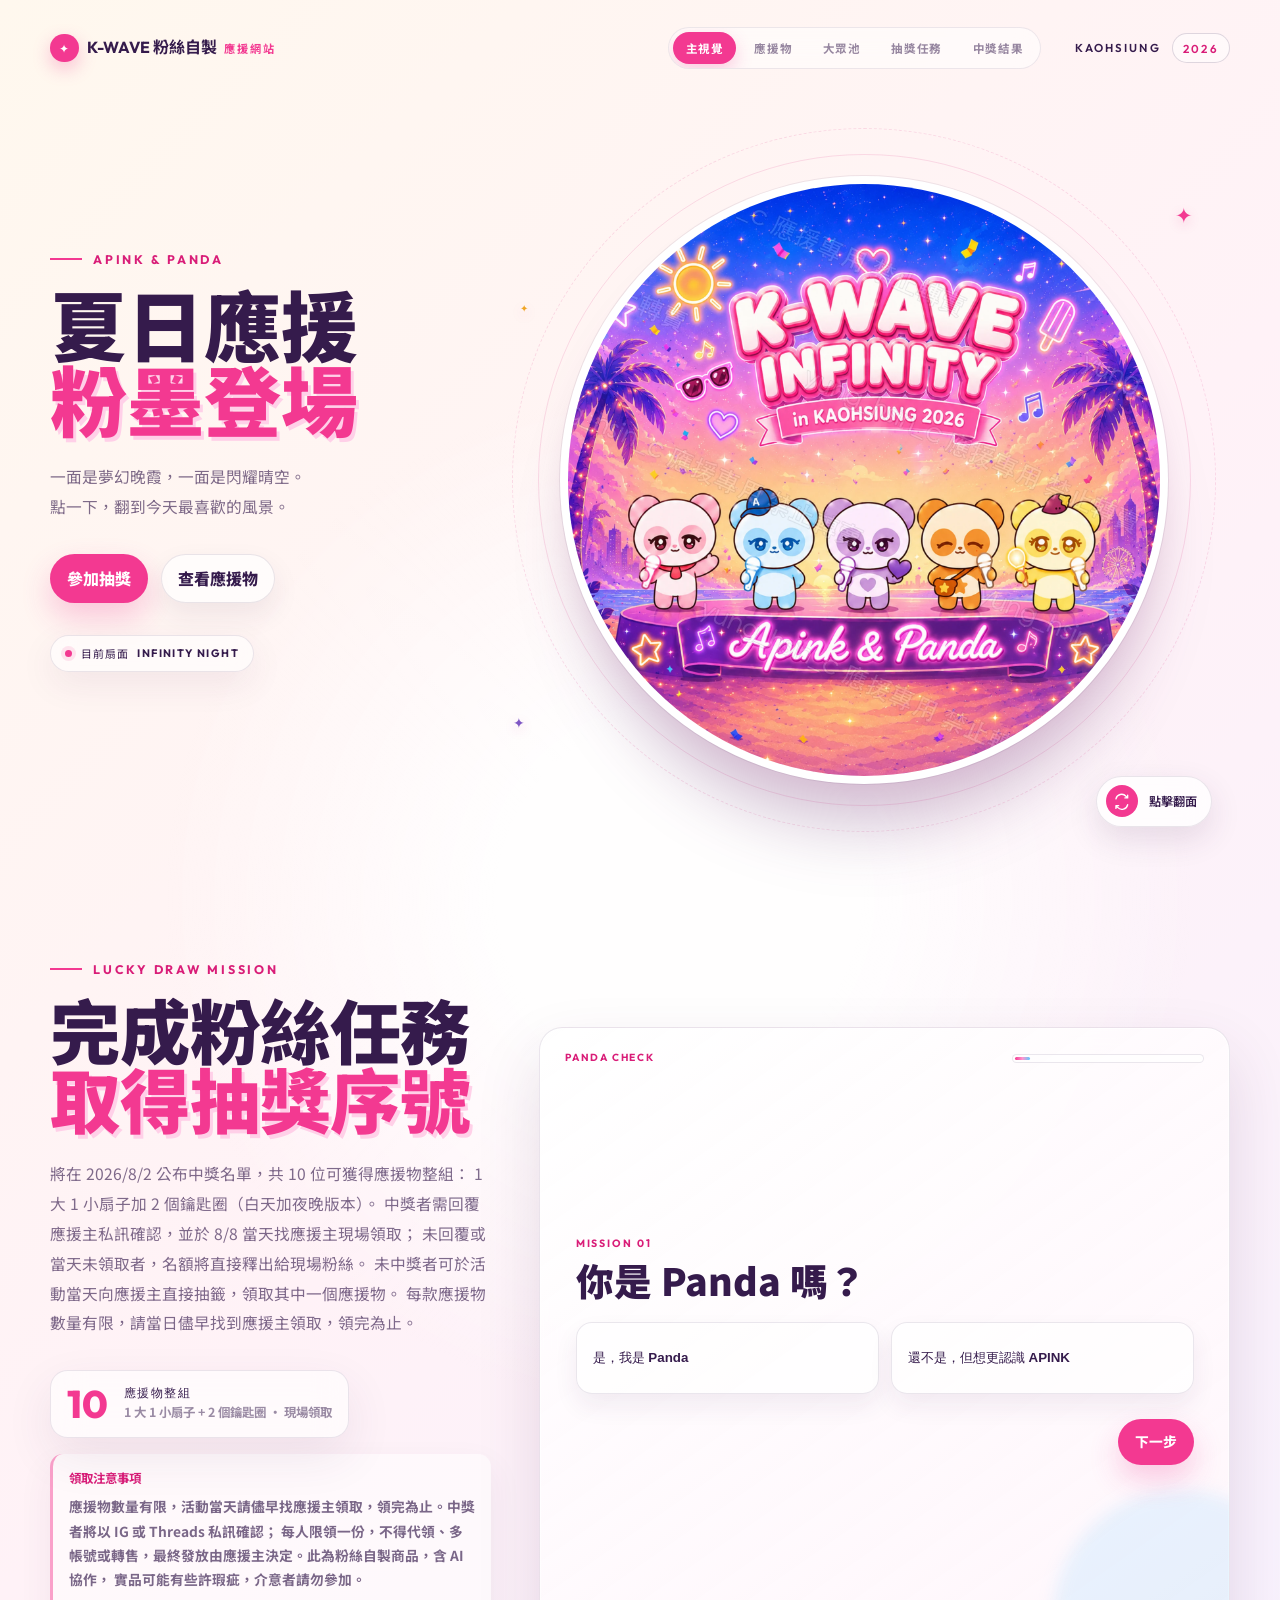
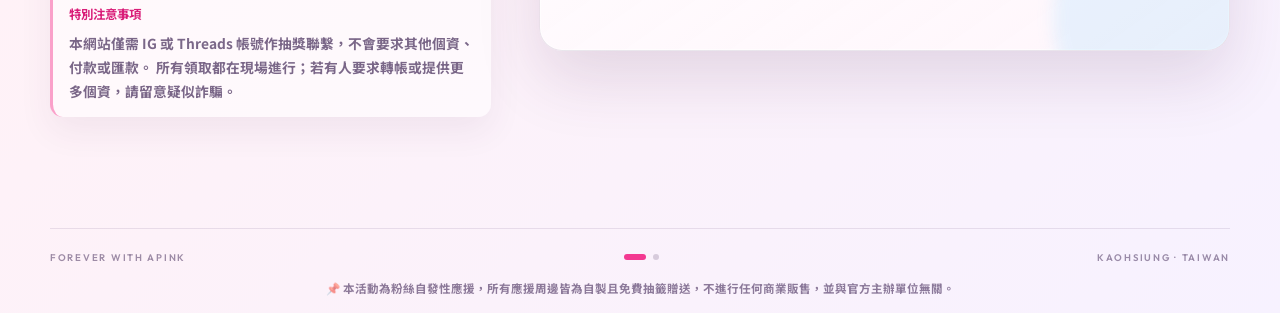
==== commit 556497a9: "Add raffle winner draw page" ====
--- a/index.html
+++ b/index.html
@@ -11,7 +11,7 @@
   <link
     href="https://fonts.googleapis.com/css2?family=Noto+Sans+TC:wght@400;500;700;900&family=Outfit:wght@500;600;700&display=swap"
     rel="stylesheet" />
-  <link rel="stylesheet" href="styles.css?v=24" />
+  <link rel="stylesheet" href="styles.css?v=25" />
 </head>
 
 <body>
@@ -30,6 +30,7 @@
         <a href="/kwave2026/merch.html">應援物</a>
         <a href="/kwave2026/support-pool.html">大眾池</a>
         <a href="/kwave2026/#lucky-draw">抽獎任務</a>
+        <a href="/kwave2026/winners.html">中獎結果</a>
       </nav>
       <p class="event-tag">KAOHSIUNG <span>2026</span></p>
     </div>
@@ -164,7 +165,7 @@
   <iframe id="surveyBridgeFrame" name="surveyBridgeFrame" title="Survey submission bridge" hidden></iframe>
 
   <script src="config.js"></script>
-  <script src="script.js?v=29"></script>
+  <script src="script.js?v=30"></script>
 </body>
 
 </html>
--- a/styles.css
+++ b/styles.css
@@ -101,14 +101,22 @@
 
 .site-nav {
   gap: 0.35rem;
+  max-width: 100%;
+  overflow-x: auto;
   padding: 0.28rem;
   border: 1px solid rgb(53 27 76 / 9%);
   border-radius: 999px;
   background: rgb(255 255 255 / 50%);
   backdrop-filter: blur(12px);
+  scrollbar-width: none;
+}
+
+.site-nav::-webkit-scrollbar {
+  display: none;
 }
 
 .site-nav a {
+  flex: 0 0 auto;
   padding: 0.48rem 0.78rem;
   border-radius: 999px;
   color: rgb(53 27 76 / 52%);
@@ -1567,23 +1575,33 @@
 }
 
 .support-pool-card strong {
+  display: -webkit-box;
+  overflow: hidden;
   color: var(--ink);
   font-size: clamp(1.45rem, 4vw, 2rem);
   font-weight: 900;
   line-height: 1.05;
+  overflow-wrap: anywhere;
+  -webkit-box-orient: vertical;
+  -webkit-line-clamp: 2;
 }
 
 .support-pool-card p {
+  display: -webkit-box;
+  overflow: hidden;
   margin: 0;
   color: rgb(53 27 76 / 68%);
   font-size: 0.9rem;
   font-weight: 800;
   line-height: 1.55;
   overflow-wrap: anywhere;
+  -webkit-box-orient: vertical;
+  -webkit-line-clamp: 3;
 }
 
 .support-pool-card__message {
   font-size: 0.96rem;
+  -webkit-line-clamp: 4;
 }
 
 .support-pool__status {
@@ -1644,6 +1662,287 @@
 
 .support-pool--page .support-pool-card p {
   font-size: 1rem;
+}
+
+.winner-main {
+  width: min(1180px, calc(100% - 64px));
+  min-height: calc(100svh - 176px);
+  margin-inline: auto;
+  padding: 4.3rem 0 4.8rem;
+}
+
+.winner-hero {
+  display: grid;
+  grid-template-columns: minmax(18rem, 0.86fr) minmax(28rem, 1.14fr);
+  gap: 3rem;
+  align-items: center;
+}
+
+.winner-copy h1 {
+  margin: 0;
+  color: var(--ink);
+  font-size: 4.4rem;
+  font-weight: 900;
+  letter-spacing: 0;
+  line-height: 0.98;
+}
+
+.winner-copy h1 span {
+  display: block;
+  color: var(--pink);
+  text-shadow: 0.04em 0.055em 0 #ffd0e8;
+}
+
+.winner-machine {
+  position: relative;
+  overflow: hidden;
+  min-height: 0;
+  padding: 1.1rem;
+  border: 1px solid rgb(53 27 76 / 10%);
+  border-radius: 1.55rem;
+  background:
+    linear-gradient(145deg, rgb(255 255 255 / 88%), rgb(255 239 247 / 68%)),
+    rgb(255 255 255 / 78%);
+  box-shadow: 0 28px 70px rgb(64 35 81 / 13%);
+}
+
+.winner-machine::before {
+  position: absolute;
+  inset: 1rem;
+  border: 1px dashed rgb(243 57 145 / 22%);
+  border-radius: 1.1rem;
+  content: "";
+  pointer-events: none;
+}
+
+.winner-machine__media {
+  position: absolute;
+  right: -4.5rem;
+  bottom: -6rem;
+  width: min(22rem, 54vw);
+  opacity: 0.15;
+  pointer-events: none;
+  transform: rotate(-12deg);
+}
+
+.winner-machine__media img {
+  display: block;
+  width: 100%;
+  height: auto;
+}
+
+.winner-machine__topline {
+  position: relative;
+  z-index: 1;
+  display: flex;
+  align-items: center;
+  justify-content: space-between;
+  gap: 1rem;
+  margin-bottom: 1rem;
+}
+
+.winner-machine__topline p {
+  margin: 0;
+  color: var(--pink-deep);
+  font: 800 0.68rem/1 "Outfit", sans-serif;
+  letter-spacing: 0.16em;
+}
+
+.winner-machine__topline strong {
+  display: inline-flex;
+  align-items: center;
+  justify-content: center;
+  min-width: 4.4rem;
+  min-height: 2.2rem;
+  border-radius: 999px;
+  color: var(--ink);
+  background: rgb(255 255 255 / 72%);
+  box-shadow: inset 0 0 0 1px rgb(53 27 76 / 8%);
+  font: 900 0.88rem/1 "Outfit", sans-serif;
+}
+
+.winner-reel {
+  position: relative;
+  z-index: 1;
+  display: grid;
+  gap: 0.75rem;
+  align-content: center;
+  min-height: 12rem;
+  padding: 1.2rem;
+  border: 1px solid rgb(53 27 76 / 10%);
+  border-radius: 1rem;
+  color: var(--ink);
+  background:
+    linear-gradient(135deg, rgb(255 255 255 / 92%), rgb(234 248 255 / 74%)),
+    rgb(255 255 255 / 86%);
+  box-shadow: inset 0 -24px 50px rgb(91 200 255 / 10%);
+  text-align: center;
+}
+
+.winner-reel span {
+  color: rgb(53 27 76 / 48%);
+  font: 900 0.72rem/1 "Outfit", sans-serif;
+  letter-spacing: 0.16em;
+}
+
+.winner-reel strong {
+  color: var(--pink);
+  font: 900 clamp(1.55rem, 4vw, 2.75rem)/1.05 "Outfit", "Noto Sans TC", sans-serif;
+  overflow-wrap: anywhere;
+}
+
+.winner-reel.is-spinning strong {
+  animation: winnerReelPulse 420ms ease-in-out infinite alternate;
+}
+
+.winner-reel.is-hit {
+  animation: winnerHit 520ms cubic-bezier(0.19, 1, 0.22, 1);
+}
+
+.winner-picks {
+  position: relative;
+  z-index: 1;
+  display: grid;
+  grid-template-columns: repeat(2, minmax(0, 1fr));
+  gap: 0.55rem;
+  min-height: 7rem;
+  margin-top: 1rem;
+}
+
+.winner-pick {
+  display: flex;
+  align-items: center;
+  gap: 0.55rem;
+  min-width: 0;
+  min-height: 3rem;
+  padding: 0.58rem 0.72rem;
+  border: 1px solid rgb(243 57 145 / 16%);
+  border-radius: 0.82rem;
+  background: rgb(255 255 255 / 78%);
+  box-shadow: 0 12px 24px rgb(64 35 81 / 7%);
+  animation: winnerPickIn 420ms cubic-bezier(0.19, 1, 0.22, 1);
+}
+
+.winner-pick span {
+  flex: 0 0 auto;
+  color: var(--pink-deep);
+  font: 900 0.72rem/1 "Outfit", sans-serif;
+}
+
+.winner-pick strong {
+  min-width: 0;
+  color: var(--ink);
+  font: 800 0.78rem/1.2 "Outfit", sans-serif;
+  overflow-wrap: anywhere;
+}
+
+.winner-status {
+  position: relative;
+  z-index: 1;
+  margin: 1rem 0 0;
+  color: rgb(53 27 76 / 62%);
+  font-size: 0.88rem;
+  font-weight: 800;
+  line-height: 1.55;
+}
+
+.winner-draw-button {
+  position: relative;
+  z-index: 1;
+  width: 100%;
+  margin-top: 1rem;
+  border: 0;
+  cursor: pointer;
+  font-family: inherit;
+}
+
+.winner-draw-button:disabled {
+  cursor: not-allowed;
+  opacity: 0.6;
+}
+
+.winner-results {
+  margin-top: 3.2rem;
+}
+
+.winner-results__header {
+  display: flex;
+  align-items: end;
+  justify-content: space-between;
+  gap: 1rem;
+  margin-bottom: 1rem;
+}
+
+.winner-results__header h2 {
+  margin: 0.45rem 0 0;
+  color: var(--ink);
+  font-size: clamp(2.1rem, 5vw, 3.4rem);
+  font-weight: 900;
+  line-height: 1;
+}
+
+.winner-results__header > span {
+  color: rgb(53 27 76 / 58%);
+  font-size: 0.82rem;
+  font-weight: 800;
+}
+
+.winner-table-wrap {
+  overflow-x: auto;
+  border: 1px solid rgb(53 27 76 / 10%);
+  border-radius: 1rem;
+  background: rgb(255 255 255 / 72%);
+  box-shadow: 0 24px 58px rgb(64 35 81 / 10%);
+}
+
+.winner-table {
+  width: 100%;
+  min-width: 34rem;
+  border-collapse: collapse;
+}
+
+.winner-table th,
+.winner-table td {
+  padding: 0.95rem 1rem;
+  border-bottom: 1px solid rgb(53 27 76 / 8%);
+  text-align: left;
+}
+
+.winner-table th {
+  color: rgb(53 27 76 / 54%);
+  background: rgb(255 239 247 / 72%);
+  font-size: 0.74rem;
+  font-weight: 900;
+  letter-spacing: 0.08em;
+}
+
+.winner-table td {
+  color: var(--ink);
+  font-weight: 800;
+}
+
+.winner-table td:first-child {
+  width: 4.2rem;
+  color: var(--pink-deep);
+  font-family: "Outfit", sans-serif;
+}
+
+.winner-table td strong {
+  color: var(--ink);
+  font: 900 0.95rem/1.3 "Outfit", sans-serif;
+  overflow-wrap: anywhere;
+}
+
+.winner-table tr:last-child td {
+  border-bottom: 0;
+}
+
+.winner-result-note {
+  margin: 1rem 0 0;
+  color: rgb(53 27 76 / 62%);
+  font-size: 0.88rem;
+  font-weight: 800;
+  line-height: 1.7;
 }
 
 .raffle-panel::after {
@@ -2427,6 +2726,49 @@
   }
 }
 
+@keyframes winnerReelPulse {
+  from {
+    filter: blur(0);
+    transform: translateY(0);
+  }
+  to {
+    filter: blur(0.7px);
+    transform: translateY(-2px);
+  }
+}
+
+@keyframes winnerHit {
+  0% {
+    box-shadow:
+      inset 0 -24px 50px rgb(91 200 255 / 10%),
+      0 0 0 rgb(243 57 145 / 0%);
+    transform: scale(0.99);
+  }
+  56% {
+    box-shadow:
+      inset 0 -24px 50px rgb(91 200 255 / 10%),
+      0 0 0 8px rgb(243 57 145 / 12%);
+    transform: scale(1.015);
+  }
+  100% {
+    box-shadow:
+      inset 0 -24px 50px rgb(91 200 255 / 10%),
+      0 0 0 rgb(243 57 145 / 0%);
+    transform: scale(1);
+  }
+}
+
+@keyframes winnerPickIn {
+  from {
+    opacity: 0;
+    transform: translateY(10px) scale(0.97);
+  }
+  to {
+    opacity: 1;
+    transform: translateY(0) scale(1);
+  }
+}
+
 @keyframes product-turn {
   from {
     transform: rotateY(0deg) rotateZ(-1deg);
@@ -2457,6 +2799,7 @@
   .site-footer,
   .hero,
   .merch-main,
+  .winner-main,
   .raffle-section {
     width: min(720px, calc(100% - 40px));
   }
@@ -2567,6 +2910,25 @@
   .support-pool-copy .eyebrow {
     margin-inline: auto;
   }
+
+  .winner-main {
+    min-height: auto;
+    padding-top: 3.2rem;
+  }
+
+  .winner-hero {
+    grid-template-columns: 1fr;
+    gap: 2.2rem;
+    text-align: center;
+  }
+
+  .winner-copy .eyebrow {
+    margin-inline: auto;
+  }
+
+  .winner-machine {
+    text-align: left;
+  }
 }
 
 @media (max-width: 560px) {
@@ -2584,6 +2946,7 @@
   .site-footer,
   .hero,
   .merch-main,
+  .winner-main,
   .raffle-section {
     width: calc(100% - 32px);
   }
@@ -2594,9 +2957,10 @@
   }
 
   .header-actions {
-    flex: 0 0 auto;
+    flex: 1 1 auto;
     gap: 0;
     min-width: 0;
+    overflow: hidden;
   }
 
   .brand {
@@ -2619,7 +2983,7 @@
   }
 
   .site-nav {
-    flex: 0 0 auto;
+    flex: 1 1 auto;
     gap: 0.12rem;
     padding: 0.18rem;
   }
@@ -2667,6 +3031,44 @@
     font-size: 0.9rem;
   }
 
+  .winner-main {
+    padding-top: 2rem;
+    padding-bottom: 2.6rem;
+  }
+
+  .winner-copy h1 {
+    font-size: 2.9rem;
+    line-height: 1.03;
+  }
+
+  .winner-machine {
+    min-height: 0;
+    padding: 0.85rem;
+  }
+
+  .winner-machine::before {
+    inset: 0.72rem;
+  }
+
+  .winner-reel {
+    min-height: 10.8rem;
+    padding: 0.9rem;
+  }
+
+  .winner-picks {
+    grid-template-columns: 1fr;
+    min-height: 5rem;
+  }
+
+  .winner-results__header {
+    align-items: start;
+    flex-direction: column;
+  }
+
+  .winner-table {
+    min-width: 30rem;
+  }
+
   h1 {
     font-size: 3.6rem;
   }
@@ -2941,6 +3343,7 @@
   .site-footer,
   .hero,
   .merch-main,
+  .winner-main,
   .raffle-section {
     width: calc(100% - 24px);
   }
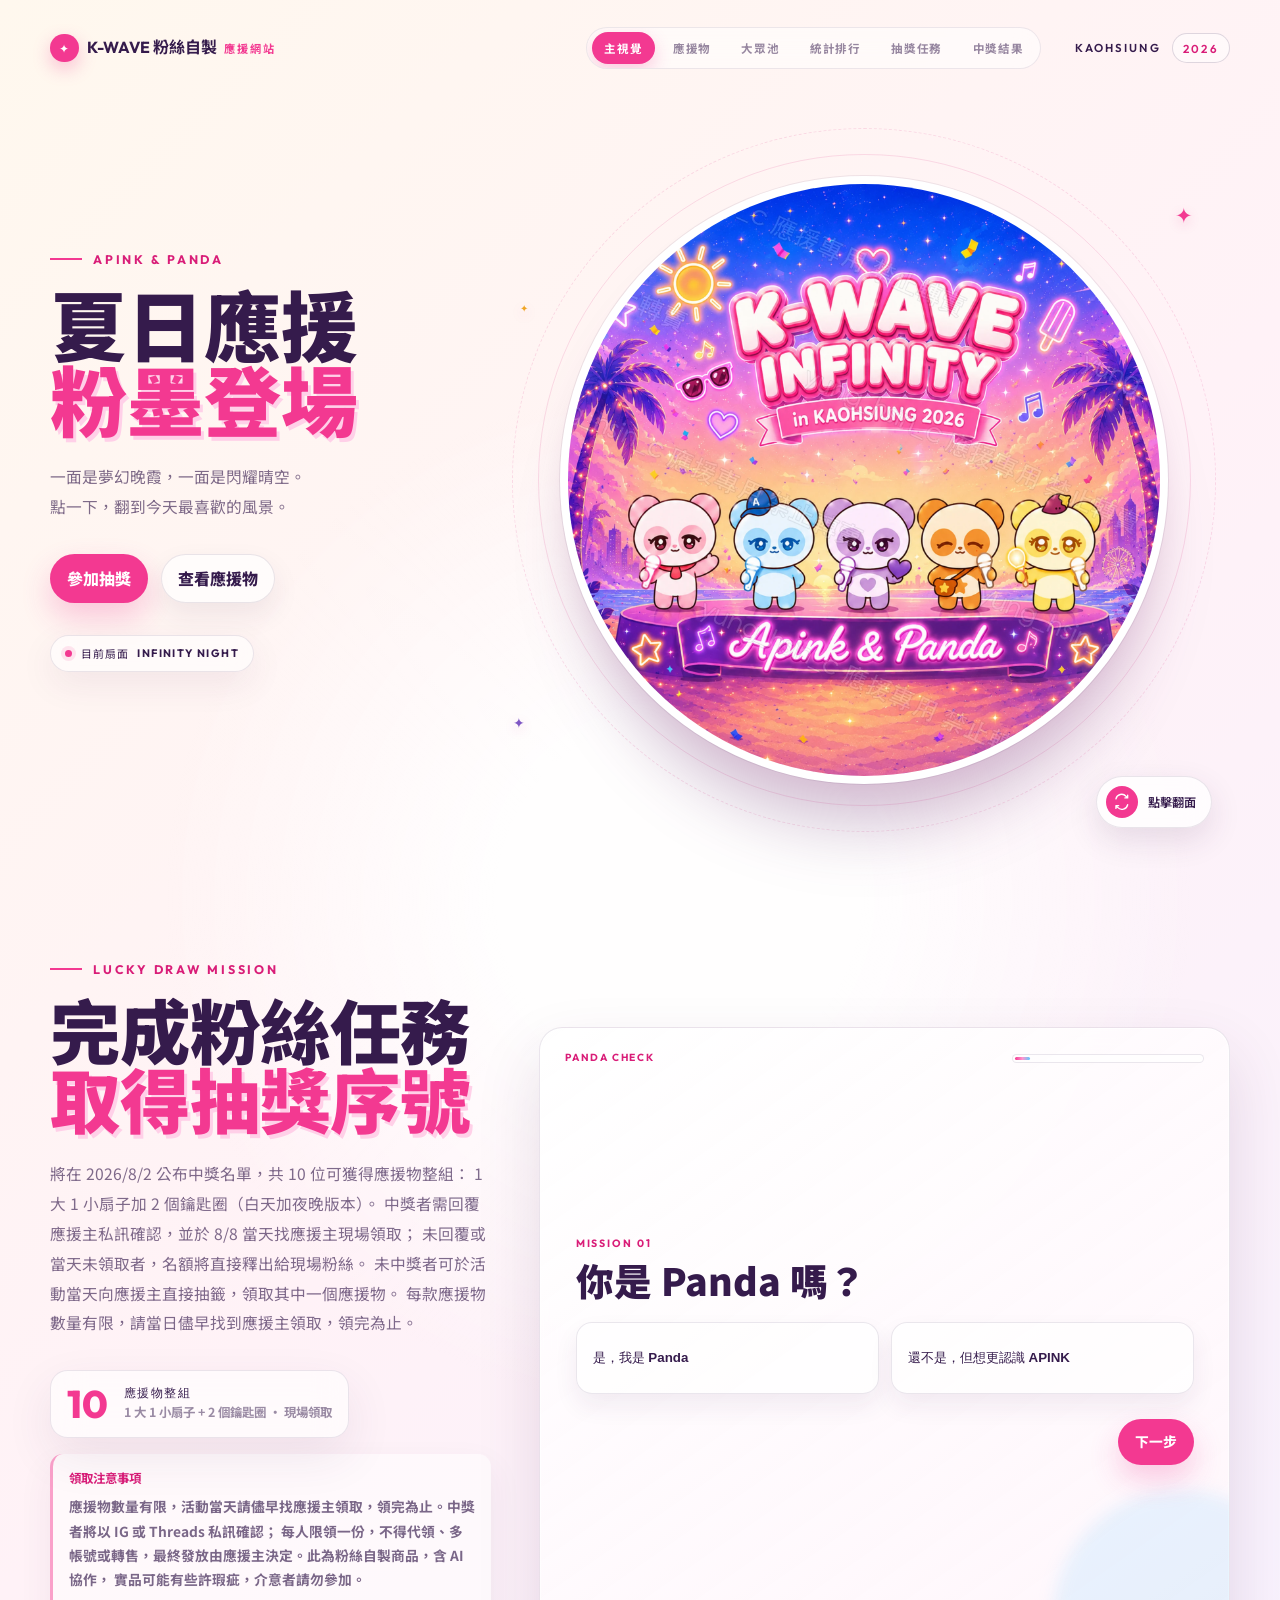
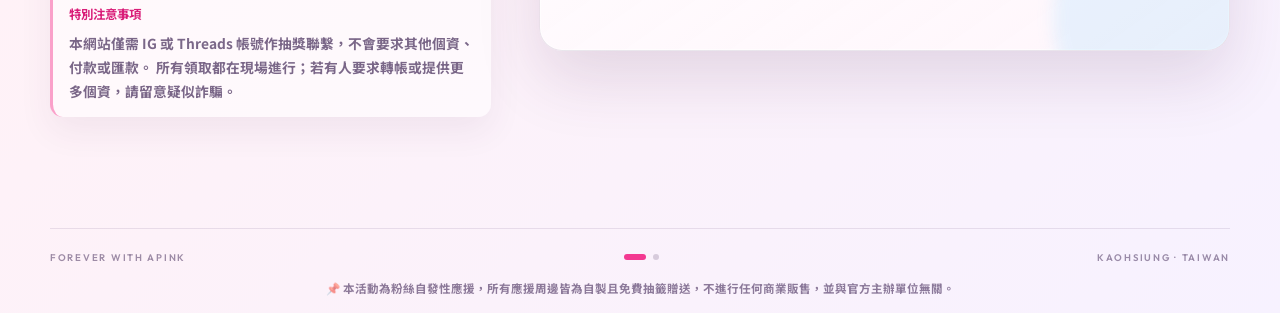
==== commit 36da952a: "Add survey stats ranking page" ====
--- a/index.html
+++ b/index.html
@@ -11,7 +11,7 @@
   <link
     href="https://fonts.googleapis.com/css2?family=Noto+Sans+TC:wght@400;500;700;900&family=Outfit:wght@500;600;700&display=swap"
     rel="stylesheet" />
-  <link rel="stylesheet" href="styles.css?v=25" />
+  <link rel="stylesheet" href="styles.css?v=28" />
 </head>
 
 <body>
@@ -29,6 +29,7 @@
         <a class="is-active" href="/kwave2026/" aria-current="page">主視覺</a>
         <a href="/kwave2026/merch.html">應援物</a>
         <a href="/kwave2026/support-pool.html">大眾池</a>
+        <a href="/kwave2026/stats.html">統計排行</a>
         <a href="/kwave2026/#lucky-draw">抽獎任務</a>
         <a href="/kwave2026/winners.html">中獎結果</a>
       </nav>
--- a/styles.css
+++ b/styles.css
@@ -1791,51 +1791,6 @@
   overflow-wrap: anywhere;
 }
 
-.winner-reel.is-spinning strong {
-  animation: winnerReelPulse 420ms ease-in-out infinite alternate;
-}
-
-.winner-reel.is-hit {
-  animation: winnerHit 520ms cubic-bezier(0.19, 1, 0.22, 1);
-}
-
-.winner-picks {
-  position: relative;
-  z-index: 1;
-  display: grid;
-  grid-template-columns: repeat(2, minmax(0, 1fr));
-  gap: 0.55rem;
-  min-height: 7rem;
-  margin-top: 1rem;
-}
-
-.winner-pick {
-  display: flex;
-  align-items: center;
-  gap: 0.55rem;
-  min-width: 0;
-  min-height: 3rem;
-  padding: 0.58rem 0.72rem;
-  border: 1px solid rgb(243 57 145 / 16%);
-  border-radius: 0.82rem;
-  background: rgb(255 255 255 / 78%);
-  box-shadow: 0 12px 24px rgb(64 35 81 / 7%);
-  animation: winnerPickIn 420ms cubic-bezier(0.19, 1, 0.22, 1);
-}
-
-.winner-pick span {
-  flex: 0 0 auto;
-  color: var(--pink-deep);
-  font: 900 0.72rem/1 "Outfit", sans-serif;
-}
-
-.winner-pick strong {
-  min-width: 0;
-  color: var(--ink);
-  font: 800 0.78rem/1.2 "Outfit", sans-serif;
-  overflow-wrap: anywhere;
-}
-
 .winner-status {
   position: relative;
   z-index: 1;
@@ -1846,21 +1801,6 @@
   line-height: 1.55;
 }
 
-.winner-draw-button {
-  position: relative;
-  z-index: 1;
-  width: 100%;
-  margin-top: 1rem;
-  border: 0;
-  cursor: pointer;
-  font-family: inherit;
-}
-
-.winner-draw-button:disabled {
-  cursor: not-allowed;
-  opacity: 0.6;
-}
-
 .winner-results {
   margin-top: 3.2rem;
 }
@@ -1943,6 +1883,245 @@
   font-size: 0.88rem;
   font-weight: 800;
   line-height: 1.7;
+}
+
+.stats-main {
+  width: min(1180px, calc(100% - 64px));
+  min-height: calc(100svh - 176px);
+  margin-inline: auto;
+  padding: 4.3rem 0 4.8rem;
+}
+
+.stats-hero {
+  display: grid;
+  grid-template-columns: minmax(18rem, 0.92fr) minmax(20rem, 0.74fr);
+  gap: 3rem;
+  align-items: end;
+}
+
+.stats-copy h1 {
+  margin: 0;
+  color: var(--ink);
+  font-size: 4.4rem;
+  font-weight: 900;
+  letter-spacing: 0;
+  line-height: 0.98;
+}
+
+.stats-copy h1 span {
+  display: block;
+  color: var(--pink);
+  text-shadow: 0.04em 0.055em 0 #ffd0e8;
+}
+
+.stats-summary {
+  position: relative;
+  overflow: hidden;
+  width: min(100%, 22rem);
+  justify-self: end;
+  padding: 1.15rem;
+  border: 1px solid rgb(53 27 76 / 10%);
+  border-radius: 1.2rem;
+  background:
+    linear-gradient(145deg, rgb(255 255 255 / 86%), rgb(240 249 255 / 70%)),
+    rgb(255 255 255 / 76%);
+  box-shadow: 0 22px 52px rgb(64 35 81 / 11%);
+}
+
+.stats-summary::after {
+  position: absolute;
+  right: 1rem;
+  bottom: 0.85rem;
+  color: rgb(243 57 145 / 12%);
+  font: 900 3.8rem/1 "Outfit", sans-serif;
+  content: "#";
+}
+
+.stats-summary p {
+  position: relative;
+  z-index: 1;
+  margin: 0 0 0.55rem;
+  color: var(--pink-deep);
+  font: 900 0.64rem/1 "Outfit", sans-serif;
+  letter-spacing: 0.16em;
+}
+
+.stats-summary strong {
+  position: relative;
+  z-index: 1;
+  display: block;
+  color: var(--ink);
+  font-size: clamp(2.2rem, 5vw, 3.6rem);
+  font-weight: 900;
+  line-height: 1;
+}
+
+.stats-summary span {
+  position: relative;
+  z-index: 1;
+  display: block;
+  margin-top: 0.65rem;
+  color: rgb(53 27 76 / 58%);
+  font-size: 0.82rem;
+  font-weight: 800;
+}
+
+.stats-grid {
+  display: grid;
+  grid-template-columns: repeat(3, minmax(0, 1fr));
+  gap: 1rem;
+  margin-top: 3.2rem;
+}
+
+.stats-card {
+  --stats-accent: var(--pink);
+  position: relative;
+  overflow: hidden;
+  min-height: 27rem;
+  padding: 1rem;
+  border: 1px solid rgb(53 27 76 / 10%);
+  border-radius: 1.2rem;
+  background:
+    linear-gradient(145deg, rgb(255 255 255 / 88%), rgb(255 244 250 / 72%)),
+    rgb(255 255 255 / 76%);
+  box-shadow: 0 22px 54px rgb(64 35 81 / 10%);
+}
+
+.stats-card:nth-child(2) {
+  --stats-accent: var(--blue);
+}
+
+.stats-card:nth-child(3) {
+  --stats-accent: var(--violet);
+}
+
+.stats-card::before {
+  position: absolute;
+  top: 0;
+  right: 0;
+  left: 0;
+  height: 0.28rem;
+  background: var(--stats-accent);
+  content: "";
+}
+
+.stats-card__header {
+  display: flex;
+  align-items: center;
+  gap: 0.72rem;
+  margin-bottom: 1rem;
+}
+
+.stats-card__header span {
+  display: inline-grid;
+  flex: 0 0 auto;
+  width: 2.35rem;
+  height: 2.35rem;
+  place-items: center;
+  border-radius: 50%;
+  color: white;
+  background: var(--stats-accent);
+  box-shadow: 0 10px 22px color-mix(in srgb, var(--stats-accent) 24%, transparent);
+  font: 900 0.78rem/1 "Outfit", sans-serif;
+}
+
+.stats-card__header h2 {
+  margin: 0;
+  color: var(--ink);
+  font-size: 1.18rem;
+  font-weight: 900;
+  line-height: 1.25;
+}
+
+.stats-list {
+  display: grid;
+  gap: 0.62rem;
+}
+
+.stats-rank {
+  display: grid;
+  grid-template-columns: auto minmax(0, 1fr) auto;
+  gap: 0.72rem;
+  align-items: center;
+  min-height: 4.35rem;
+  padding: 0.72rem;
+  border: 1px solid rgb(53 27 76 / 8%);
+  border-radius: 0.8rem;
+  background: rgb(255 255 255 / 70%);
+}
+
+.stats-rank__number {
+  display: inline-grid;
+  width: 2.1rem;
+  height: 2.1rem;
+  place-items: center;
+  border-radius: 50%;
+  color: var(--stats-accent);
+  background: color-mix(in srgb, var(--stats-accent) 12%, white);
+  font: 900 0.78rem/1 "Outfit", sans-serif;
+}
+
+.stats-rank__body {
+  display: grid;
+  min-width: 0;
+  gap: 0.52rem;
+}
+
+.stats-rank__body strong {
+  display: -webkit-box;
+  overflow: hidden;
+  color: var(--ink);
+  font-size: 0.94rem;
+  font-weight: 900;
+  line-height: 1.35;
+  overflow-wrap: anywhere;
+  -webkit-box-orient: vertical;
+  -webkit-line-clamp: 2;
+}
+
+.stats-rank__bar {
+  overflow: hidden;
+  width: 100%;
+  height: 0.42rem;
+  border-radius: 999px;
+  background: rgb(53 27 76 / 8%);
+}
+
+.stats-rank__bar span {
+  display: block;
+  height: 100%;
+  border-radius: inherit;
+  background: var(--stats-accent);
+}
+
+.stats-rank em {
+  color: rgb(53 27 76 / 62%);
+  font-size: 0.78rem;
+  font-style: normal;
+  font-weight: 900;
+  line-height: 1.2;
+  text-align: right;
+  white-space: nowrap;
+}
+
+.stats-empty,
+.stats-status {
+  color: rgb(53 27 76 / 62%);
+  font-size: 0.88rem;
+  font-weight: 800;
+  line-height: 1.7;
+}
+
+.stats-empty {
+  margin: 0;
+  padding: 1rem;
+  border: 1px dashed rgb(53 27 76 / 13%);
+  border-radius: 0.8rem;
+  background: rgb(255 255 255 / 52%);
+}
+
+.stats-status {
+  margin: 1.2rem 0 0;
 }
 
 .raffle-panel::after {
@@ -2726,49 +2905,6 @@
   }
 }
 
-@keyframes winnerReelPulse {
-  from {
-    filter: blur(0);
-    transform: translateY(0);
-  }
-  to {
-    filter: blur(0.7px);
-    transform: translateY(-2px);
-  }
-}
-
-@keyframes winnerHit {
-  0% {
-    box-shadow:
-      inset 0 -24px 50px rgb(91 200 255 / 10%),
-      0 0 0 rgb(243 57 145 / 0%);
-    transform: scale(0.99);
-  }
-  56% {
-    box-shadow:
-      inset 0 -24px 50px rgb(91 200 255 / 10%),
-      0 0 0 8px rgb(243 57 145 / 12%);
-    transform: scale(1.015);
-  }
-  100% {
-    box-shadow:
-      inset 0 -24px 50px rgb(91 200 255 / 10%),
-      0 0 0 rgb(243 57 145 / 0%);
-    transform: scale(1);
-  }
-}
-
-@keyframes winnerPickIn {
-  from {
-    opacity: 0;
-    transform: translateY(10px) scale(0.97);
-  }
-  to {
-    opacity: 1;
-    transform: translateY(0) scale(1);
-  }
-}
-
 @keyframes product-turn {
   from {
     transform: rotateY(0deg) rotateZ(-1deg);
@@ -2800,6 +2936,7 @@
   .hero,
   .merch-main,
   .winner-main,
+  .stats-main,
   .raffle-section {
     width: min(720px, calc(100% - 40px));
   }
@@ -2929,6 +3066,31 @@
   .winner-machine {
     text-align: left;
   }
+
+  .stats-main {
+    min-height: auto;
+    padding-top: 3.2rem;
+  }
+
+  .stats-hero {
+    grid-template-columns: 1fr;
+    gap: 2rem;
+    text-align: center;
+  }
+
+  .stats-copy .eyebrow,
+  .stats-summary {
+    margin-inline: auto;
+  }
+
+  .stats-summary {
+    justify-self: center;
+    text-align: left;
+  }
+
+  .stats-grid {
+    grid-template-columns: 1fr;
+  }
 }
 
 @media (max-width: 560px) {
@@ -2947,6 +3109,7 @@
   .hero,
   .merch-main,
   .winner-main,
+  .stats-main,
   .raffle-section {
     width: calc(100% - 32px);
   }
@@ -3055,11 +3218,6 @@
     padding: 0.9rem;
   }
 
-  .winner-picks {
-    grid-template-columns: 1fr;
-    min-height: 5rem;
-  }
-
   .winner-results__header {
     align-items: start;
     flex-direction: column;
@@ -3067,6 +3225,39 @@
 
   .winner-table {
     min-width: 30rem;
+  }
+
+  .stats-main {
+    padding-top: 2rem;
+    padding-bottom: 2.6rem;
+  }
+
+  .stats-copy h1 {
+    font-size: 2.9rem;
+    line-height: 1.03;
+  }
+
+  .stats-summary {
+    padding: 1rem;
+  }
+
+  .stats-grid {
+    margin-top: 2rem;
+  }
+
+  .stats-card {
+    min-height: 0;
+    padding: 0.85rem;
+  }
+
+  .stats-rank {
+    grid-template-columns: auto minmax(0, 1fr);
+  }
+
+  .stats-rank em {
+    grid-column: 2;
+    justify-self: start;
+    text-align: left;
   }
 
   h1 {
@@ -3344,6 +3535,7 @@
   .hero,
   .merch-main,
   .winner-main,
+  .stats-main,
   .raffle-section {
     width: calc(100% - 24px);
   }
@@ -3360,6 +3552,10 @@
 
   .support-pool-copy h1 {
     font-size: 2.05rem;
+  }
+
+  .stats-copy h1 {
+    font-size: 2.55rem;
   }
 }
 
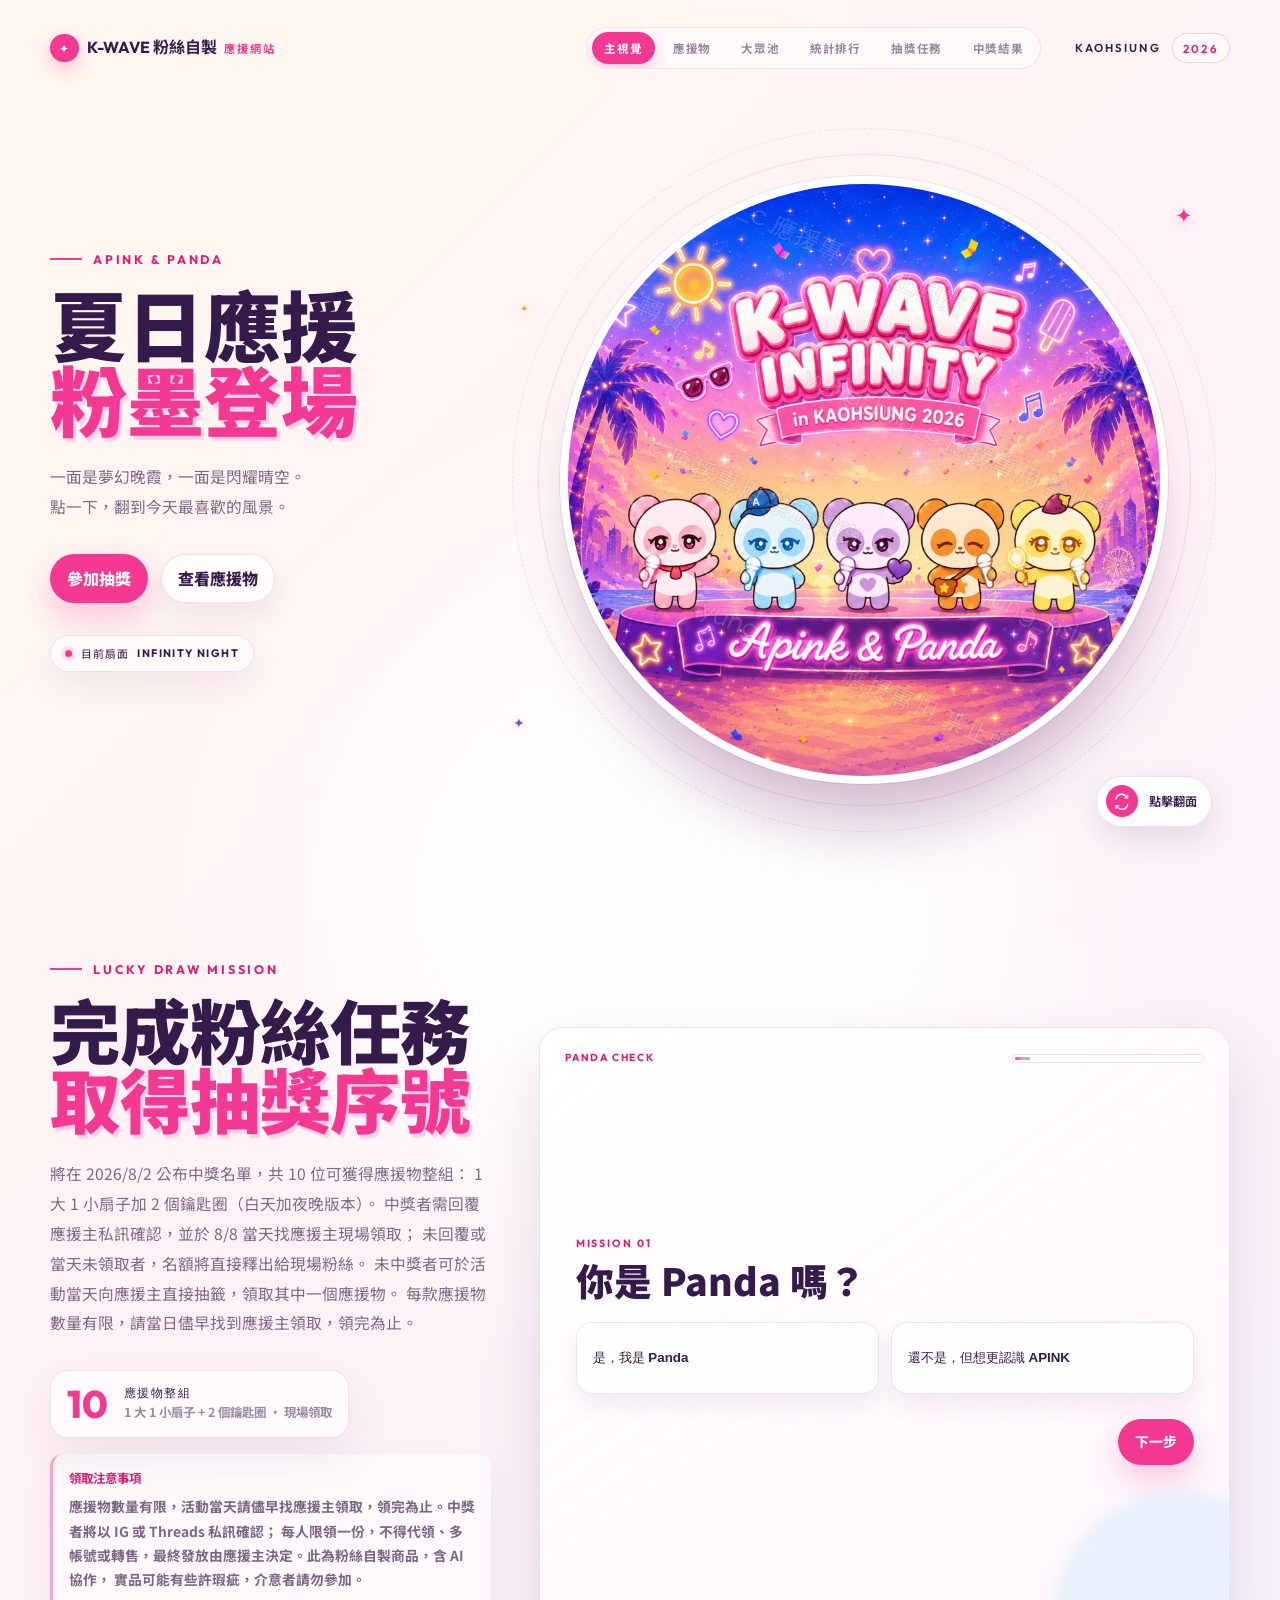
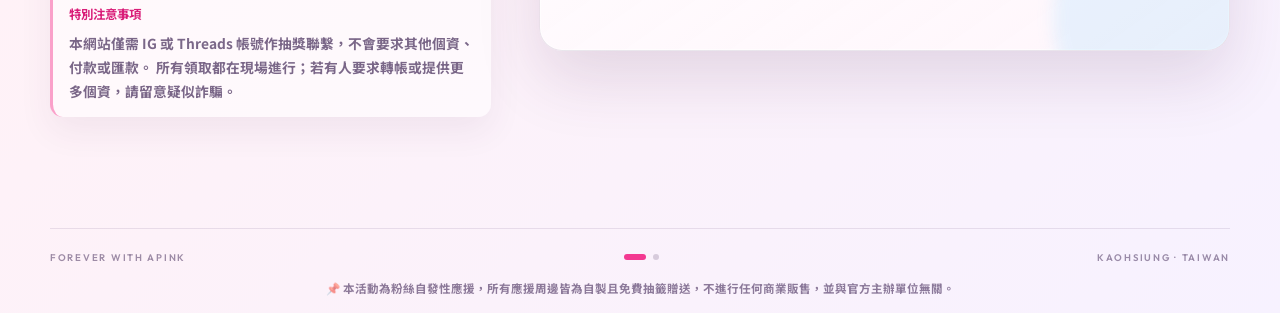
==== commit 80adb2f6: "Add top stats leader cards" ====
--- a/index.html
+++ b/index.html
@@ -11,7 +11,7 @@
   <link
     href="https://fonts.googleapis.com/css2?family=Noto+Sans+TC:wght@400;500;700;900&family=Outfit:wght@500;600;700&display=swap"
     rel="stylesheet" />
-  <link rel="stylesheet" href="styles.css?v=28" />
+  <link rel="stylesheet" href="styles.css?v=29" />
 </head>
 
 <body>
--- a/styles.css
+++ b/styles.css
@@ -1966,11 +1966,124 @@
   font-weight: 800;
 }
 
+.stats-leaders {
+  display: grid;
+  grid-template-columns: repeat(3, minmax(0, 1fr));
+  gap: 1rem;
+  margin-top: 2.2rem;
+}
+
+.stats-leader {
+  --stats-accent: var(--pink);
+  position: relative;
+  overflow: hidden;
+  display: grid;
+  align-content: space-between;
+  min-height: 12rem;
+  padding: 1.05rem;
+  border: 1px solid rgb(53 27 76 / 10%);
+  border-radius: 1.2rem;
+  background:
+    linear-gradient(145deg, rgb(255 255 255 / 90%), rgb(255 241 248 / 78%)),
+    rgb(255 255 255 / 78%);
+  box-shadow: 0 20px 48px rgb(64 35 81 / 11%);
+}
+
+.stats-leader:nth-child(2) {
+  --stats-accent: var(--blue);
+}
+
+.stats-leader:nth-child(3) {
+  --stats-accent: var(--violet);
+}
+
+.stats-leader::before {
+  position: absolute;
+  top: 0;
+  right: 0;
+  left: 0;
+  height: 0.28rem;
+  background: var(--stats-accent);
+  content: "";
+}
+
+.stats-leader::after {
+  position: absolute;
+  right: 0.8rem;
+  bottom: 0.62rem;
+  color: color-mix(in srgb, var(--stats-accent) 16%, transparent);
+  font: 900 4.8rem/1 "Outfit", sans-serif;
+  content: "01";
+  pointer-events: none;
+}
+
+.stats-leader__tag {
+  position: relative;
+  z-index: 1;
+  width: fit-content;
+  margin-bottom: 1.15rem;
+  padding: 0.42rem 0.62rem;
+  border-radius: 999px;
+  color: white;
+  background: var(--stats-accent);
+  box-shadow: 0 8px 18px color-mix(in srgb, var(--stats-accent) 24%, transparent);
+  font-size: 0.68rem;
+  font-weight: 900;
+  line-height: 1;
+}
+
+.stats-leader strong {
+  position: relative;
+  z-index: 1;
+  display: -webkit-box;
+  overflow: hidden;
+  color: var(--ink);
+  font-size: clamp(1.35rem, 3vw, 2rem);
+  font-weight: 900;
+  line-height: 1.16;
+  overflow-wrap: anywhere;
+  -webkit-box-orient: vertical;
+  -webkit-line-clamp: 3;
+}
+
+.stats-leader p {
+  position: relative;
+  z-index: 1;
+  margin: 0.8rem 0 0;
+  color: rgb(53 27 76 / 62%);
+  font-size: 0.88rem;
+  font-weight: 900;
+  line-height: 1.55;
+  overflow-wrap: anywhere;
+}
+
+.stats-leader__bar {
+  position: relative;
+  z-index: 1;
+  overflow: hidden;
+  width: 100%;
+  height: 0.5rem;
+  margin-top: 1rem;
+  border-radius: 999px;
+  background: rgb(53 27 76 / 8%);
+}
+
+.stats-leader__bar span {
+  display: block;
+  height: 100%;
+  border-radius: inherit;
+  background: var(--stats-accent);
+}
+
 .stats-grid {
   display: grid;
   grid-template-columns: repeat(3, minmax(0, 1fr));
   gap: 1rem;
   margin-top: 3.2rem;
+}
+
+.stats-leaders + .stats-grid {
+  margin-top: 1rem;
 }
 
 .stats-card {
@@ -3091,6 +3204,10 @@
   .stats-grid {
     grid-template-columns: 1fr;
   }
+
+  .stats-leaders {
+    grid-template-columns: 1fr;
+  }
 }
 
 @media (max-width: 560px) {
@@ -3243,6 +3360,15 @@
 
   .stats-grid {
     margin-top: 2rem;
+  }
+
+  .stats-leaders {
+    margin-top: 1.7rem;
+  }
+
+  .stats-leader {
+    min-height: 10.5rem;
+    padding: 0.9rem;
   }
 
   .stats-card {
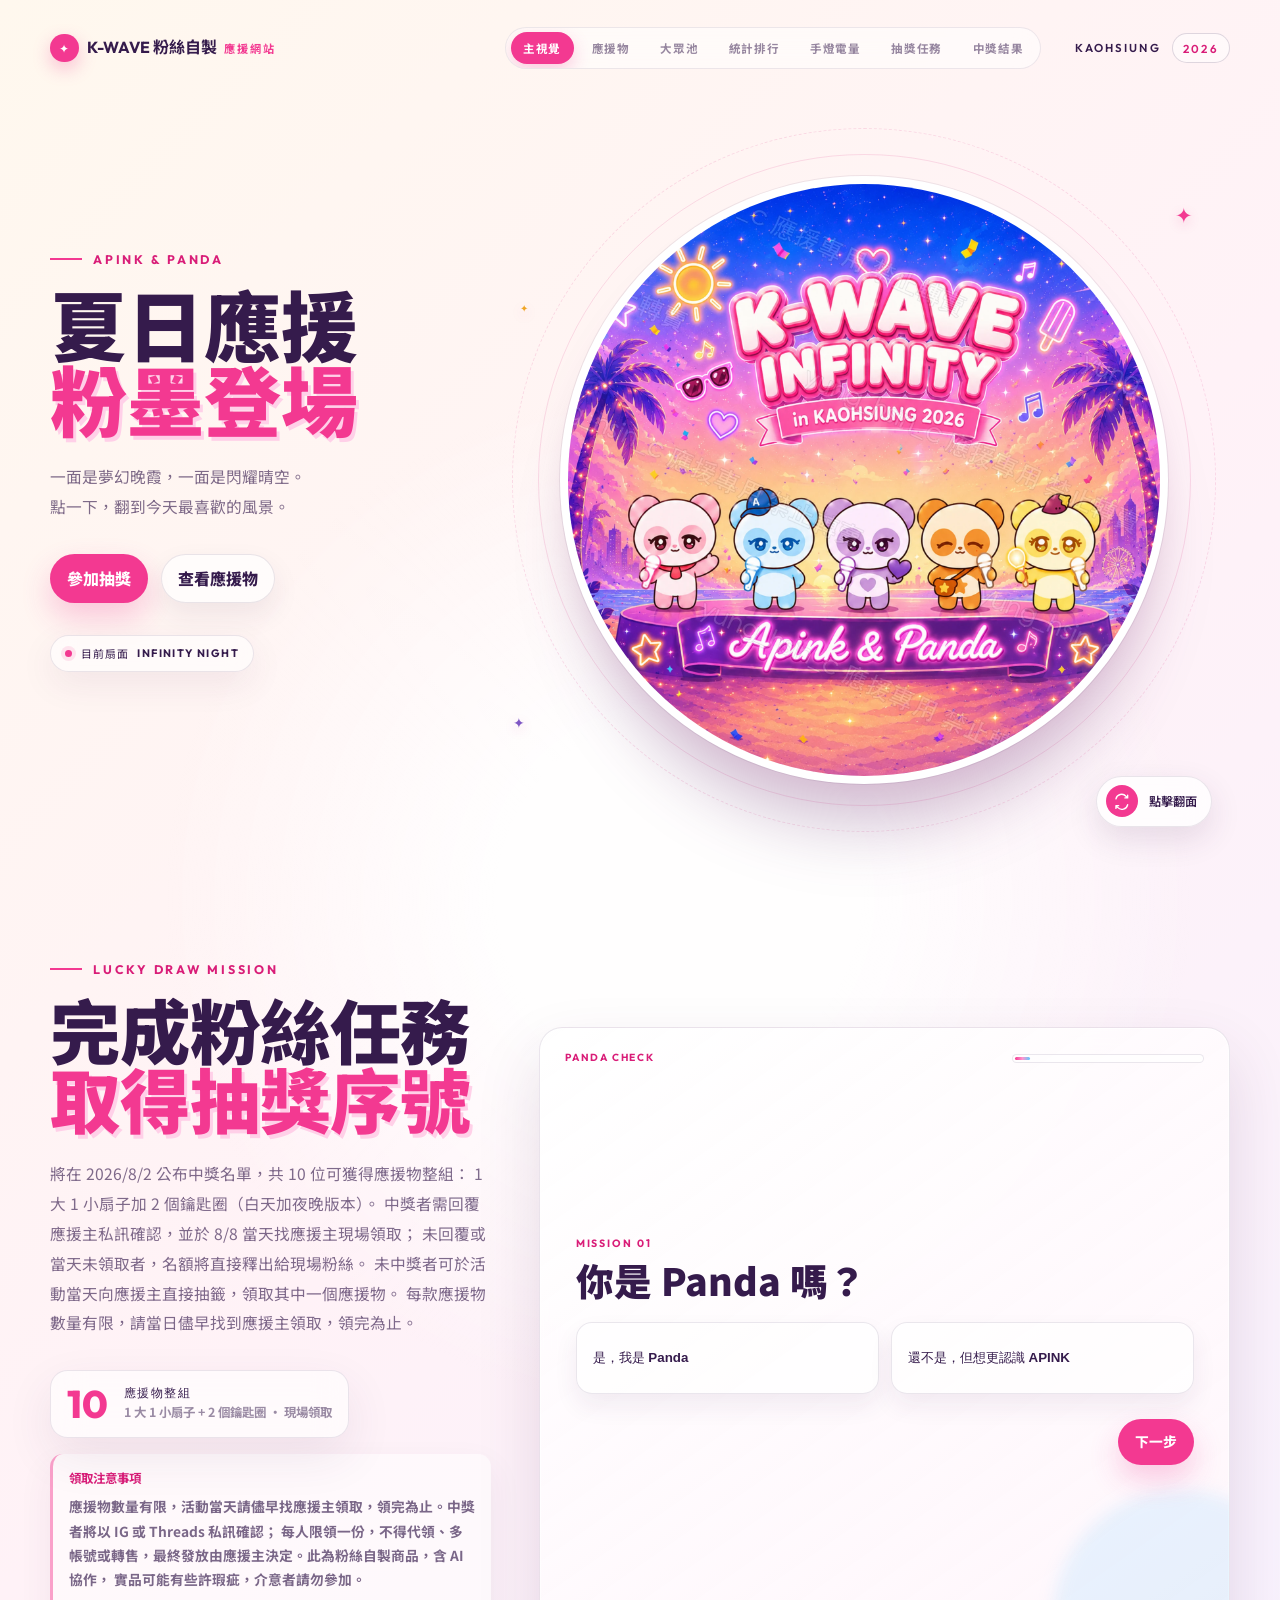
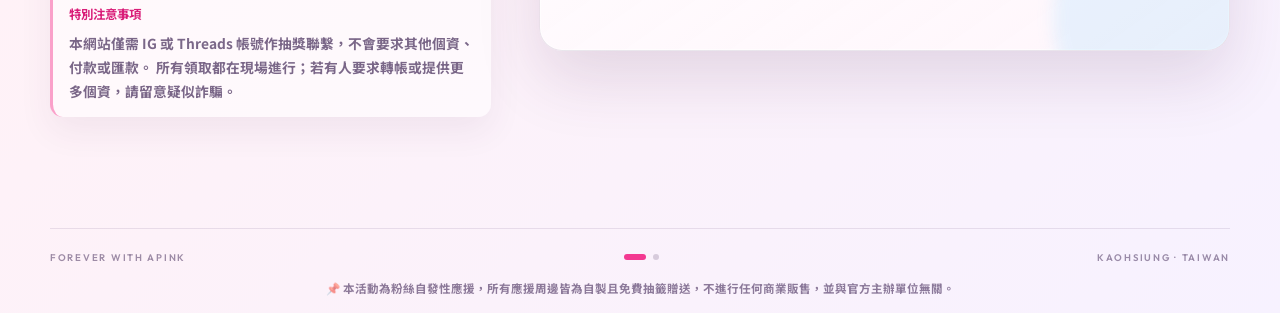
==== commit 8e1da5e2: "Add light stick battery page The battery service is the only part of the light stick that responds, " ====
--- a/index.html
+++ b/index.html
@@ -11,7 +11,7 @@
   <link
     href="https://fonts.googleapis.com/css2?family=Noto+Sans+TC:wght@400;500;700;900&family=Outfit:wght@500;600;700&display=swap"
     rel="stylesheet" />
-  <link rel="stylesheet" href="styles.css?v=29" />
+  <link rel="stylesheet" href="styles.css?v=30" />
 </head>
 
 <body>
@@ -30,6 +30,7 @@
         <a href="/kwave2026/merch.html">應援物</a>
         <a href="/kwave2026/support-pool.html">大眾池</a>
         <a href="/kwave2026/stats.html">統計排行</a>
+        <a href="/kwave2026/lightstick.html">手燈電量</a>
         <a href="/kwave2026/#lucky-draw">抽獎任務</a>
         <a href="/kwave2026/winners.html">中獎結果</a>
       </nav>
--- a/styles.css
+++ b/styles.css
@@ -3718,3 +3718,186 @@
     animation-duration: 0.01ms;
   }
 }
+
+/* Light stick battery page */
+.battery-readout {
+  position: relative;
+  overflow: hidden;
+  width: min(100%, 22rem);
+  justify-self: end;
+  padding: 1.15rem;
+  border: 1px solid rgb(53 27 76 / 10%);
+  border-radius: 1.2rem;
+  background:
+    linear-gradient(145deg, rgb(255 255 255 / 86%), rgb(255 240 249 / 70%)),
+    rgb(255 255 255 / 76%);
+  box-shadow: 0 22px 52px rgb(64 35 81 / 11%);
+}
+
+.battery-readout::after {
+  position: absolute;
+  right: 1rem;
+  bottom: 0.85rem;
+  color: rgb(243 57 145 / 12%);
+  font: 900 3.8rem/1 "Outfit", sans-serif;
+  content: "⚡";
+}
+
+.battery-readout p {
+  position: relative;
+  z-index: 1;
+  margin: 0 0 0.55rem;
+  color: var(--pink-deep);
+  font: 900 0.64rem/1 "Outfit", sans-serif;
+  letter-spacing: 0.16em;
+}
+
+.battery-readout strong {
+  position: relative;
+  z-index: 1;
+  display: block;
+  color: var(--ink);
+  font-size: clamp(2.2rem, 5vw, 3.6rem);
+  font-weight: 900;
+  line-height: 1;
+}
+
+.battery-readout span {
+  position: relative;
+  z-index: 1;
+  display: block;
+  margin-top: 0.35rem;
+  color: rgb(53 27 76 / 58%);
+  font-size: 0.82rem;
+  font-weight: 800;
+}
+
+.battery-bar {
+  position: relative;
+  z-index: 1;
+  overflow: hidden;
+  height: 0.7rem;
+  margin: 0.85rem 0 0.7rem;
+  border-radius: 999px;
+  background: rgb(53 27 76 / 9%);
+}
+
+.battery-bar::before {
+  position: absolute;
+  inset: 0 auto 0 0;
+  width: var(--battery-fill, 0%);
+  border-radius: inherit;
+  background: linear-gradient(90deg, var(--pink-light), var(--pink));
+  transition: width 320ms ease;
+  content: "";
+}
+
+.battery-bar[data-battery-state="mid"]::before {
+  background: linear-gradient(90deg, #ffd27a, #ffab3d);
+}
+
+.battery-bar[data-battery-state="low"]::before {
+  background: linear-gradient(90deg, #ff9a9a, #f2453d);
+}
+
+.battery-panel {
+  margin-top: 2.4rem;
+  padding: clamp(1.3rem, 3vw, 2.1rem);
+  border: 1px solid rgb(53 27 76 / 10%);
+  border-radius: 1.4rem;
+  background: rgb(255 255 255 / 74%);
+  box-shadow: 0 22px 52px rgb(64 35 81 / 9%);
+}
+
+.battery-panel h2 {
+  margin: 0 0 0.6rem;
+  font-size: clamp(1.15rem, 2.4vw, 1.5rem);
+  font-weight: 900;
+}
+
+.battery-panel__lead {
+  margin: 0 0 1.3rem;
+  color: rgb(53 27 76 / 72%);
+  font-size: 0.92rem;
+  line-height: 1.75;
+}
+
+.battery-actions {
+  display: flex;
+  flex-wrap: wrap;
+  gap: 0.7rem;
+}
+
+.battery-actions button {
+  font-family: inherit;
+  font-size: 0.95rem;
+  cursor: pointer;
+}
+
+.battery-actions button:disabled {
+  cursor: not-allowed;
+  opacity: 0.55;
+}
+
+/* .primary-link sets an explicit display, which would otherwise win over the
+   hidden attribute and leave the connected-only buttons on screen. */
+.battery-actions button[hidden],
+.battery-note[hidden] {
+  display: none;
+}
+
+.battery-option {
+  display: flex;
+  align-items: center;
+  gap: 0.5rem;
+  margin-top: 1.05rem;
+  color: rgb(53 27 76 / 68%);
+  font-size: 0.86rem;
+  font-weight: 700;
+  cursor: pointer;
+}
+
+.battery-option input {
+  accent-color: var(--pink);
+}
+
+#battery-status[data-battery-status="ok"] {
+  color: var(--pink-deep);
+}
+
+#battery-status[data-battery-status="error"] {
+  color: #c62828;
+}
+
+.battery-note {
+  margin-top: 1.15rem;
+  padding: 0.95rem 1.1rem;
+  border-left: 3px solid rgb(243 57 145 / 35%);
+  border-radius: 0.5rem 1rem 1rem 0.5rem;
+  background: rgb(255 246 251 / 78%);
+}
+
+.battery-note strong {
+  display: block;
+  margin-bottom: 0.35rem;
+  font-size: 0.9rem;
+  font-weight: 900;
+}
+
+.battery-note p {
+  margin: 0;
+  color: rgb(53 27 76 / 70%);
+  font-size: 0.85rem;
+  line-height: 1.7;
+}
+
+@media (max-width: 720px) {
+  .battery-readout {
+    justify-self: stretch;
+    width: 100%;
+  }
+
+  .battery-actions button {
+    flex: 1 1 100%;
+  }
+}
